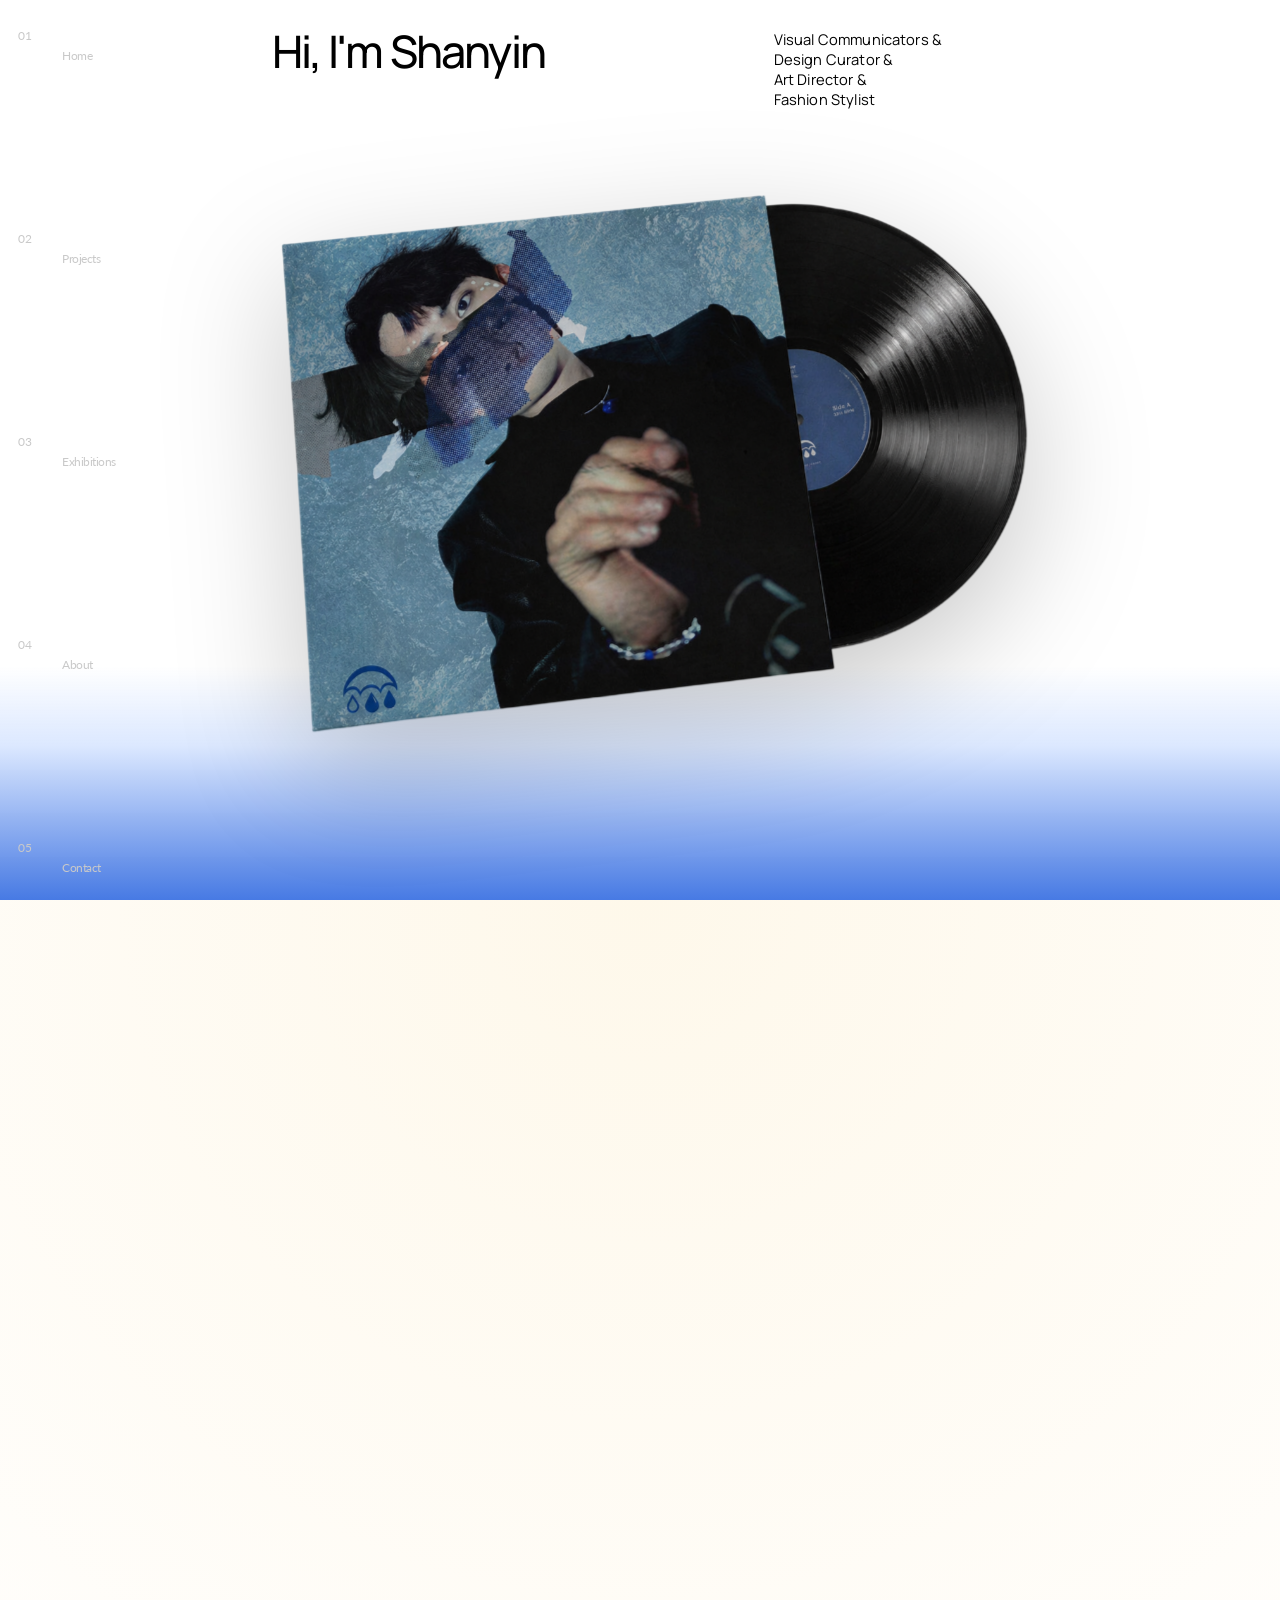
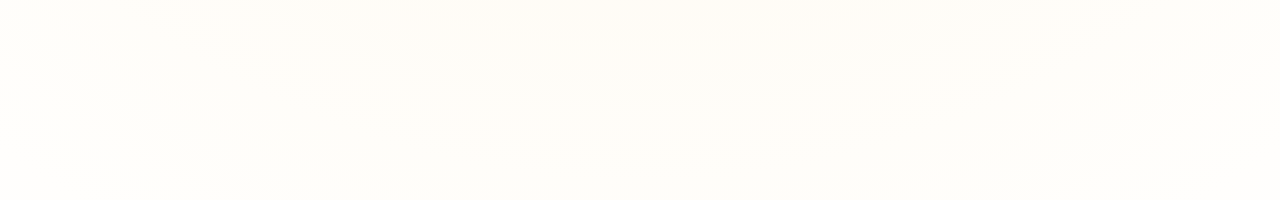
==== index.html @ 20ea22ce "Initial portfolio site" ====
<!DOCTYPE html>
<html lang="zh-CN">
  <head>
    <meta charset="UTF-8" />
    <meta name="viewport" content="width=device-width, initial-scale=1.0" />
    <title>Shanyin Portfolio</title>
    <link rel="preconnect" href="https://fonts.googleapis.com" />
    <link rel="preconnect" href="https://fonts.gstatic.com" crossorigin />
    <link
      href="https://fonts.googleapis.com/css2?family=Cormorant+Garamond:wght@400;500;600&family=Manrope:wght@400;500;700&display=swap"
      rel="stylesheet"
    />
    <link
      href="https://fonts.googleapis.com/css2?family=Arizonia&family=Bonheur+Royale&family=Cantarell:ital,wght@0,400;0,700;1,400;1,700&family=Coming+Soon&family=Corinthia:wght@400;700&family=Ephesis&family=Estonia&family=Felipa&family=Gamja+Flower&family=Italianno&family=Lato:ital,wght@0,100;0,300;0,400;0,700;0,900;1,100;1,300;1,400;1,700;1,900&family=Licorice&family=Love+Light&family=Lugrasimo&family=Merienda:wght@300..900&family=Mrs+Saint+Delafield&family=Norican&family=Schoolbell&family=Shadows+Into+Light&family=Special+Elite&display=swap"
      rel="stylesheet"
    />
    <link rel="stylesheet" href="styles.css" />
  </head>
  <body class="cover-page">
    <main class="home-shell">
      <section class="cover-shell" data-state="idle" id="home">
        <nav class="side-nav" aria-label="Main navigation">
          <a class="side-nav-item" href="#home"><span class="side-nav-index">01</span><span class="side-nav-label">Home</span></a>
          <a class="side-nav-item" href="#projects"><span class="side-nav-index">02</span><span class="side-nav-label">Projects</span></a>
          <a class="side-nav-item" href="#exhibitions"><span class="side-nav-index">03</span><span class="side-nav-label">Exhibitions</span></a>
          <a class="side-nav-item" href="#about"><span class="side-nav-index">04</span><span class="side-nav-label">About</span></a>
          <a class="side-nav-item" href="#contact"><span class="side-nav-index">05</span><span class="side-nav-label">Contact</span></a>
        </nav>

        <div class="background-layer" aria-hidden="true">
        </div>

        <div class="background-copy">
          <p class="background-title">Hi, I'm Shanyin</p>
          <p class="background-subtitle">
            Visual Communicators &amp;<br />
            Design Curator &amp;<br />
            Art Director &amp;<br />
            Fashion Stylist
          </p>
        </div>

        <div class="background-gradient" aria-hidden="true"></div>

        <button
          class="vinyl-trigger"
          id="vinylTrigger"
          type="button"
          aria-label="Open the album cover"
        >
          <span class="vinyl-inner" id="vinylInner">
            <img
              class="vinyl vinyl-state vinyl-state-1"
              src="黑胶唱片1.png"
              alt="黑胶唱片封面与半露出的唱片"
            />
            <span class="vinyl-spin-layer" id="vinylSpinLayer">
              <img
                class="vinyl vinyl-state vinyl-state-2"
                src="黑胶唱片2.png"
                alt="完整黑胶唱片"
              />
            </span>
          </span>
        </button>

        <section class="gallery-viewport" id="galleryViewport" aria-label="首图封面图">
          <div class="gallery-track" id="galleryTrack"></div>
          <div class="gallery-hit-layer" id="galleryHitLayer" aria-hidden="true"></div>
        </section>
      </section>

      <section class="project-two-panel" id="projects" aria-label="Home second page" data-state="closed"></section>
      <section id="exhibitions"></section>
      <section id="about"></section>
      <section id="contact"></section>
    </main>

    <script src="https://cdn.jsdelivr.net/npm/gsap@3.13.0/dist/gsap.min.js"></script>
    <script src="script.js"></script>
  </body>
</html>
---- styles.css ----
:root {
  --bg: #f8f6f1;
  --text: #171717;
  --muted: rgba(23, 23, 23, 0.66);
  --shadow: 0 22px 60px rgba(0, 0, 0, 0.16);
  --card: rgba(255, 255, 255, 0.72);
  --line: rgba(23, 23, 23, 0.12);
}

* {
  box-sizing: border-box;
}

html,
body {
  margin: 0;
  min-height: 100%;
}

body {
  font-family: "Manrope", sans-serif;
  color: var(--text);
  background: var(--bg);
}

html {
  scroll-behavior: smooth;
}

.home-shell {
  position: relative;
}

img,
video {
  display: block;
  max-width: 100%;
}

button {
  font: inherit;
}

.cover-shell {
  position: relative;
  height: 100vh;
  overflow: hidden;
  background: #fff;
  isolation: isolate;
}

.side-nav {
  position: absolute;
  top: 30px;
  left: 18px;
  bottom: 26px;
  z-index: 32;
  display: flex;
  flex-direction: column;
  justify-content: space-between;
  pointer-events: auto;
}

.side-nav-item {
  display: flex;
  flex-direction: column;
  gap: 8px;
  color: #c9c9c9;
  text-decoration: none;
  font-family: "Lato", sans-serif;
}

.side-nav-index {
  font-size: 12px;
  line-height: 1;
  font-weight: 400;
  letter-spacing: -0.03em;
  font-family: "Lato", sans-serif;
}

.side-nav-label {
  font-size: clamp(12px, 0.96vw, 20px);
  line-height: 1;
  font-weight: 400;
  letter-spacing: -0.04em;
  margin-left: 44px;
}

.background-layer {
  position: absolute;
  inset: 0;
  padding: 30px 36px 0;
  background: #fff;
  opacity: 0;
  transform: scale(1.08);
  z-index: 0;
  will-change: transform, opacity;
  backface-visibility: hidden;
}

.background-copy {
  position: absolute;
  top: 30px;
  left: 92px;
  right: 92px;
  z-index: 30;
  width: 100%;
  color: #fff;
  display: grid;
  grid-template-columns: minmax(0, 1fr) minmax(320px, 560px);
  gap: 28px;
  align-items: start;
  pointer-events: none;
  mix-blend-mode: difference;
  isolation: isolate;
}

.background-title {
  margin: 0;
  font-family: "Manrope", sans-serif;
  font-size: clamp(28px, 3.5vw, 56px);
  line-height: 0.94;
  font-weight: 500;
  letter-spacing: -0.04em;
  transform: translateX(180px);
}

.background-subtitle {
  justify-self: end;
  margin: 0;
  max-width: 420px;
  font-family: "Manrope", sans-serif;
  font-size: clamp(12px, 1.15vw, 18px);
  line-height: 1.35;
  letter-spacing: 0.01em;
  text-align: left;
  transform: translateX(-430px);
}

.background-gradient {
  position: absolute;
  left: 0;
  right: 0;
  bottom: 0;
  height: min(26vh, 260px);
  background: linear-gradient(180deg, rgba(79, 141, 255, 0) 0%, rgba(79, 141, 255, 0.2) 34%, rgba(30, 92, 221, 0.82) 100%);
  pointer-events: none;
  z-index: 1;
  opacity: 1;
}

.hero-copy {
  position: relative;
  z-index: 3;
  width: min(420px, calc(100vw - 48px));
  padding: 32px 0 0 32px;
}

.eyebrow,
.detail-kicker {
  margin: 0 0 12px;
  font-size: 12px;
  letter-spacing: 0.28em;
  text-transform: uppercase;
  color: var(--muted);
}

.hero-copy h1,
.detail-header h1 {
  margin: 0;
  font-family: "Cormorant Garamond", serif;
  font-size: clamp(42px, 6vw, 86px);
  line-height: 0.94;
  font-weight: 500;
}

.hero-note {
  width: min(320px, 100%);
  margin: 18px 0 0;
  font-size: 14px;
  line-height: 1.7;
  color: var(--muted);
}

.vinyl-trigger {
  position: absolute;
  top: 50%;
  left: 50%;
  z-index: 4;
  width: min(54vw, 640px);
  padding: 0;
  border: 0;
  background: transparent;
  cursor: pointer;
  transform: translate(-50%, -50%);
}

.vinyl-trigger:hover {
  transform: translate(-50%, -50%) scale(1.015);
}

.vinyl-inner {
  position: relative;
  display: block;
  transform-origin: 50% 50%;
  will-change: transform, opacity;
  backface-visibility: hidden;
}

.vinyl {
  width: 100%;
  filter: drop-shadow(0 30px 50px rgba(0, 0, 0, 0.22));
  user-select: none;
  -webkit-user-drag: none;
  will-change: transform, opacity;
  backface-visibility: hidden;
}

.vinyl-state {
  transform-origin: 50% 50%;
}

.vinyl-state-1 {
  transform: scale(1.24);
}

.vinyl-state-2 {
  position: relative;
  inset: auto;
  opacity: 0;
  transform: scale(0.82);
}

.vinyl-spin-layer {
  position: absolute;
  inset: 0;
  display: block;
  will-change: transform, opacity;
  backface-visibility: hidden;
  transform: translateZ(0);
}

.vinyl-spin-layer.is-spinning {
  animation: vinyl-spin 5.8s linear infinite;
}

.gallery-viewport {
  position: absolute;
  inset: 0;
  z-index: 2;
  overflow: hidden;
  opacity: 0;
  will-change: opacity;
  backface-visibility: hidden;
}

.gallery-track {
  position: absolute;
  inset: 0;
  will-change: transform;
  backface-visibility: hidden;
  transform: translateZ(0);
}

.gallery-hit-layer {
  position: absolute;
  inset: 0;
  z-index: 20;
  pointer-events: none;
  will-change: transform;
  transform: translateZ(0);
}

.orbit-card {
  position: absolute;
  width: var(--card-width, 220px);
  opacity: 0;
  transform-origin: 50% 50%;
  transition:
    filter 0.35s ease,
    opacity 0.35s ease;
  will-change: transform, opacity, filter;
  backface-visibility: hidden;
  transform-style: preserve-3d;
  contain: layout paint style;
  pointer-events: none;
}

.orbit-card-duplicate {
  pointer-events: none !important;
}

.orbit-card img {
  width: 100%;
  height: auto;
  border-radius: 2px;
  box-shadow: var(--shadow);
}

.gallery-track.is-bursting .orbit-card img {
  box-shadow: none;
}

.orbit-card.transparent-art img {
  box-shadow: none;
  mix-blend-mode: multiply;
}

.orbit-card.is-link {
  cursor: pointer;
}

.orbit-card.detail-entry {
  z-index: 28 !important;
}

.gallery-track.is-hovering .orbit-card {
  opacity: 0.28;
  filter: blur(1.8px) saturate(0.7);
}

.gallery-track.is-hovering .orbit-card.is-focused {
  opacity: 1;
  filter: none;
  z-index: 12;
}

.gallery-track.is-hovering .orbit-card.is-focused img {
  box-shadow: 0 30px 70px rgba(0, 0, 0, 0.24);
}

.gallery-hit {
  position: absolute;
  border: 0;
  padding: 0;
  margin: 0;
  background: transparent;
  opacity: 0;
  pointer-events: none;
  cursor: default;
}

.gallery-hit.is-active {
  pointer-events: auto;
}

.gallery-hit.is-link {
  cursor: pointer;
}

@keyframes vinyl-spin {
  from {
    transform: translateZ(0) rotate(0deg);
  }

  to {
    transform: translateZ(0) rotate(360deg);
  }
}

.detail-page {
  background:
    linear-gradient(180deg, rgba(255, 248, 244, 0.82), rgba(255, 255, 255, 0.92)),
    #f6f2eb;
}

.project-two-panel {
  position: relative;
  min-height: 100vh;
  overflow: hidden;
  background:
    radial-gradient(circle at top, rgba(254, 248, 234, 0.96), rgba(255, 255, 255, 0.84)),
    #fffaf1;
  opacity: 1;
  pointer-events: auto;
}

.project-two-panel.is-visible {
  opacity: 1;
  pointer-events: auto;
}

.project-two-close {
  position: fixed;
  top: 22px;
  left: 24px;
  z-index: 30;
  border: 0;
  padding: 0;
  background: transparent;
  color: #151515;
  cursor: pointer;
  font-size: 13px;
  letter-spacing: 0.08em;
  text-transform: uppercase;
  mix-blend-mode: multiply;
  opacity: 0;
  pointer-events: none;
}

.project-two-hero {
  position: absolute;
  inset: 0;
  z-index: 20;
  border: 0;
  padding: 0;
  background: transparent;
  cursor: pointer;
  overflow: hidden;
  will-change: transform, border-radius;
  backface-visibility: hidden;
}

.project-two-hero img {
  width: 100%;
  height: 100%;
  object-fit: cover;
  will-change: transform;
  backface-visibility: hidden;
}

.project-two-overlay {
  position: absolute;
  inset: auto 0 0 0;
  display: flex;
  justify-content: space-between;
  align-items: end;
  padding: 28px 32px;
  color: #fff;
  background: linear-gradient(180deg, transparent, rgba(0, 0, 0, 0.56));
  font-size: 14px;
  letter-spacing: 0.08em;
  text-transform: uppercase;
}

.project-two-title {
  font-family: "Cormorant Garamond", serif;
  font-size: clamp(32px, 4vw, 56px);
  letter-spacing: 0;
  text-transform: none;
}

.project-two-gallery {
  position: absolute;
  inset: 0;
  pointer-events: none;
}

.project-two-card {
  position: absolute;
  top: 50%;
  left: 50%;
  width: clamp(160px, var(--card-width, 16vw), 340px);
  margin: 0;
  opacity: 0;
  transform: translate3d(-50%, -50%, 0) scale(0.86);
  will-change: transform, opacity;
  backface-visibility: hidden;
  transform-style: preserve-3d;
  pointer-events: auto;
}

.project-two-card img {
  width: 100%;
  display: block;
  border-radius: 18px;
  box-shadow: 0 28px 70px rgba(18, 18, 18, 0.18);
}

.project-two-panel[data-state="open"] .project-two-gallery {
  pointer-events: auto;
}

.project-two-panel[data-state="open"] .project-two-close {
  opacity: 1;
  pointer-events: auto;
}

.project-two-panel[data-state="open"] .project-two-card:hover {
  z-index: 12;
}

.project-two-panel[data-state="open"] .project-two-card:hover img {
  box-shadow: 0 34px 90px rgba(18, 18, 18, 0.24);
}

.detail-shell {
  width: min(1280px, calc(100vw - 48px));
  margin: 0 auto;
  padding: 28px 0 64px;
}

.detail-layout {
  display: grid;
  grid-template-columns: minmax(260px, 0.86fr) minmax(0, 1.34fr);
  gap: 44px;
  align-items: start;
}

.detail-sidebar {
  position: sticky;
  top: 24px;
  display: grid;
  gap: 18px;
  align-content: start;
}

.detail-sidebar h1 {
  margin: 0;
  font-family: "Cormorant Garamond", serif;
  font-size: clamp(42px, 4.6vw, 78px);
  line-height: 0.94;
  font-weight: 500;
}

.detail-text-block {
  display: grid;
  gap: 10px;
}

.detail-text-block h2 {
  margin: 0;
  font-size: 14px;
  line-height: 1.2;
  letter-spacing: 0.08em;
  text-transform: uppercase;
  color: var(--muted);
}

.detail-text-block p,
.detail-award {
  margin: 0;
  font-size: 15px;
  line-height: 1.65;
  color: rgba(23, 23, 23, 0.82);
}

.detail-sidebar .project-one-title {
  font-family: "Manrope", sans-serif;
  font-size: clamp(24px, 2vw, 34px);
  line-height: 1.1;
  font-weight: 500;
  letter-spacing: -0.02em;
}

.detail-media-stack {
  display: grid;
  gap: 24px;
}

.detail-media-item {
  margin: 0;
  border-radius: 0;
  overflow: hidden;
  background: rgba(255, 255, 255, 0.8);
  box-shadow: 0 12px 34px rgba(0, 0, 0, 0.08);
}

.detail-media-item img,
.detail-media-item video {
  width: 100%;
  display: block;
  height: auto;
  object-fit: cover;
}

.detail-media-feature {
  box-shadow: none;
}

.detail-media-video video {
  aspect-ratio: 16 / 10;
}

.detail-header {
  display: grid;
  gap: 10px;
  padding: 8px 0 36px;
}

.back-link {
  width: fit-content;
  color: var(--text);
  text-decoration: none;
  border-bottom: 1px solid var(--line);
  padding-bottom: 4px;
}

.detail-grid {
  display: grid;
  grid-template-columns: repeat(12, minmax(0, 1fr));
  gap: 18px;
}

.detail-card {
  grid-column: span 4;
  margin: 0;
  overflow: hidden;
  border-radius: 16px;
  background: var(--card);
  box-shadow: var(--shadow);
}

.detail-card img,
.detail-card video {
  width: 100%;
  height: 100%;
  object-fit: cover;
}

.feature-card {
  grid-column: 1 / -1;
}

.detail-video {
  grid-column: span 8;
}

@media (max-width: 900px) {
  .hero-copy {
    width: calc(100vw - 40px);
    padding: 24px 0 0 20px;
  }

  .hero-note {
    width: min(300px, 100%);
  }

  .vinyl-trigger {
    width: min(76vw, 520px);
    top: 50%;
  }

  .detail-card,
  .detail-video {
    grid-column: span 6;
  }

  .detail-layout {
    grid-template-columns: 1fr;
    gap: 28px;
  }

  .detail-sidebar {
    position: relative;
    top: auto;
  }

  .project-two-card {
    width: clamp(132px, var(--card-width, 24vw), 250px);
  }
}

@media (max-width: 640px) {
  .background-layer {
    padding: 18px 18px 0;
  }

  .background-copy {
    top: 18px;
    left: 24px;
    right: 24px;
    grid-template-columns: 1fr;
    gap: 10px;
    color: #fff;
  }

  .background-subtitle {
    justify-self: start;
    max-width: 100%;
    line-height: 1.3;
    transform: none;
  }

  .background-title {
    transform: none;
  }

  .side-nav {
    top: 18px;
    left: 10px;
    bottom: 18px;
  }

  .side-nav-index {
    font-size: 10px;
  }

  .side-nav-label {
    font-size: 12px;
    margin-left: 28px;
  }

  .hero-copy h1,
  .detail-header h1 {
    font-size: clamp(36px, 14vw, 62px);
  }

  .hero-note {
    font-size: 13px;
  }

  .vinyl-trigger {
    width: min(90vw, 420px);
    top: 50%;
  }

  .detail-shell {
    width: min(100vw - 24px, 1280px);
    padding-bottom: 40px;
  }

  .detail-grid {
    grid-template-columns: repeat(1, minmax(0, 1fr));
    gap: 14px;
  }

  .detail-card,
  .detail-video,
  .feature-card {
    grid-column: auto;
  }

  .project-two-close {
    top: 18px;
    left: 18px;
  }

  .project-two-overlay {
    padding: 18px 20px;
    gap: 16px;
    align-items: flex-start;
    flex-direction: column;
  }

  .project-two-card {
    width: clamp(120px, var(--card-width, 34vw), 210px);
  }
}
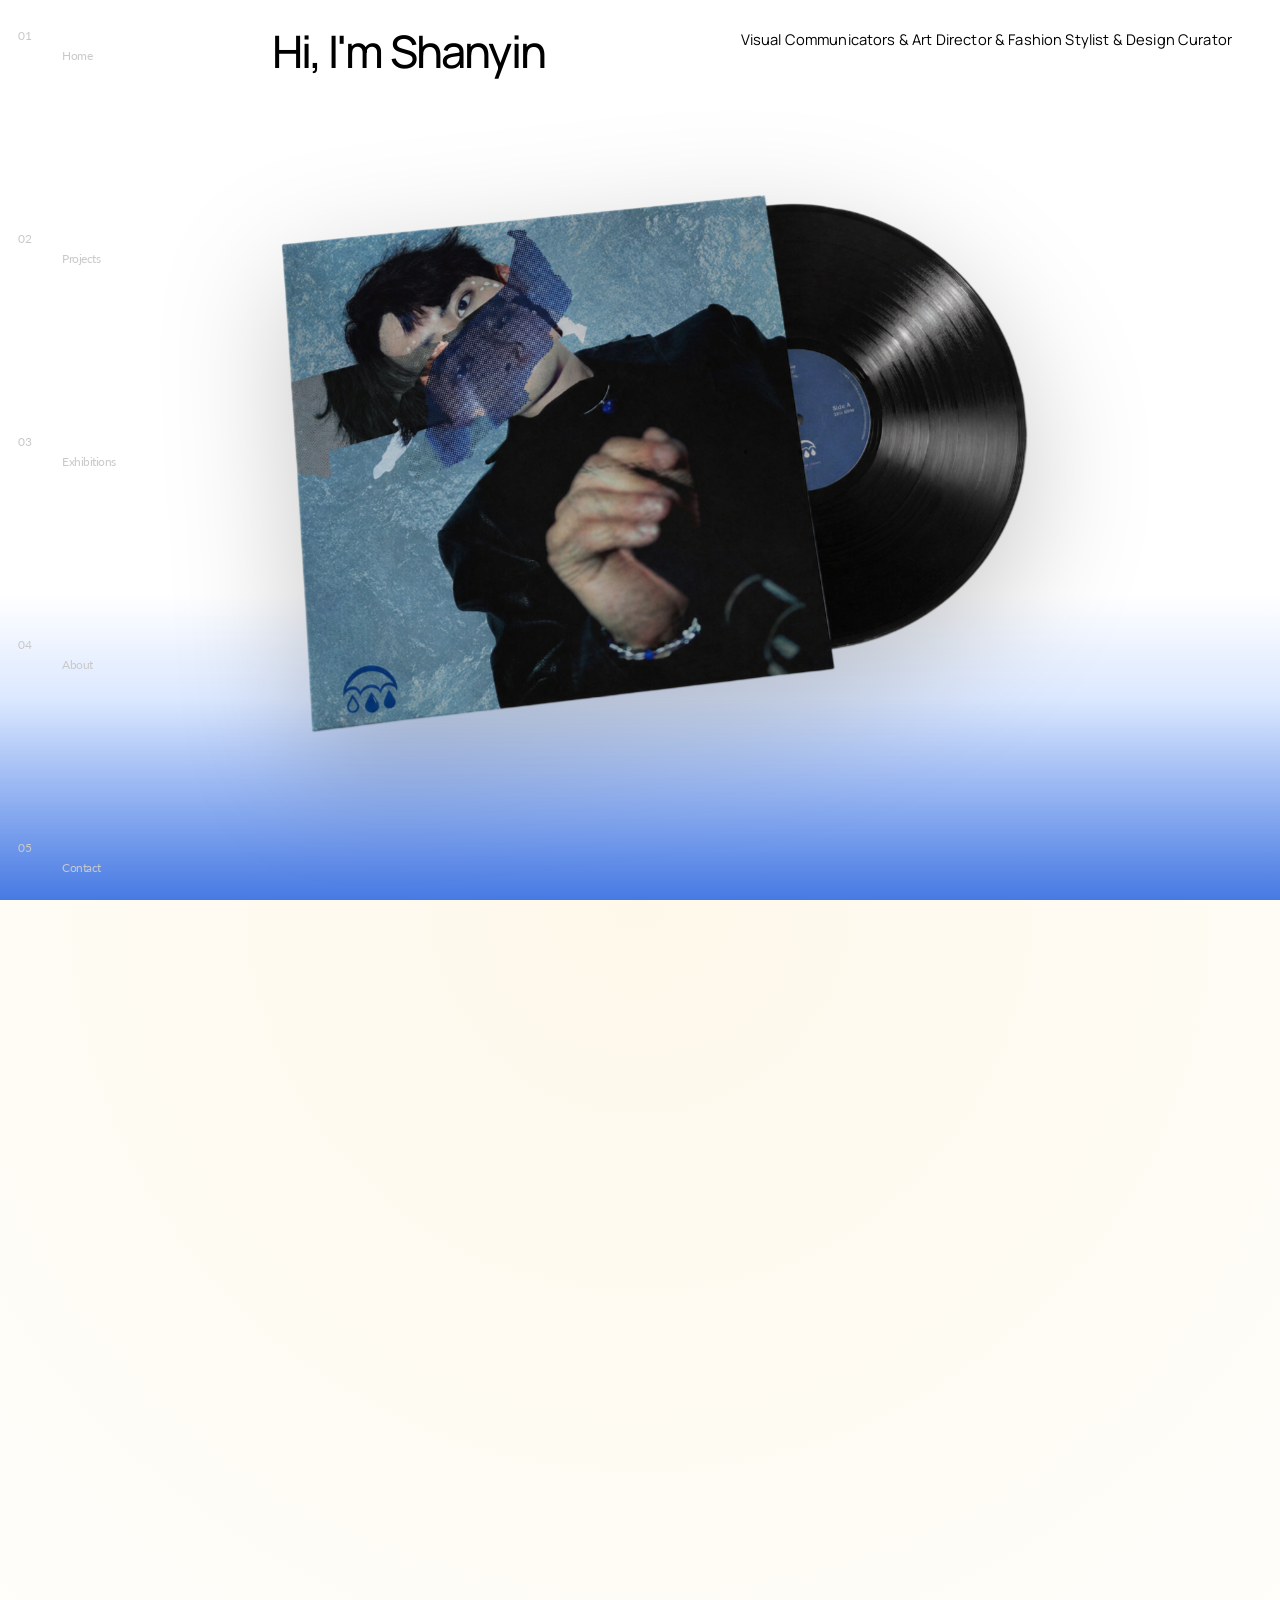
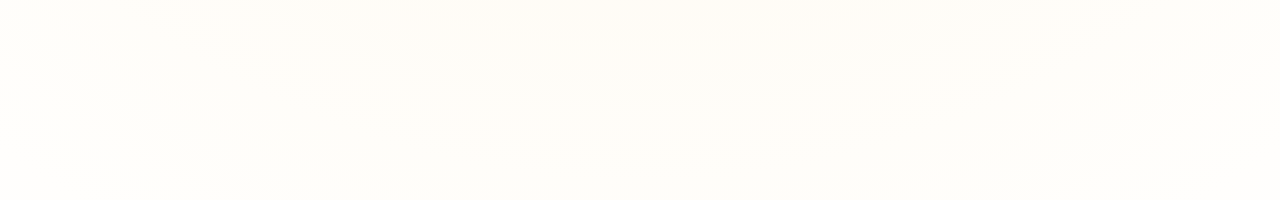
==== commit b341b07b: "Update homepage layout and gradient behavior" ====
--- a/index.html
+++ b/index.html
@@ -18,6 +18,7 @@
   </head>
   <body class="cover-page">
     <main class="home-shell">
+      <div class="site-gradient site-gradient-blue" id="siteGradient" aria-hidden="true"></div>
       <section class="cover-shell" data-state="idle" id="home">
         <nav class="side-nav" aria-label="Main navigation">
           <a class="side-nav-item" href="#home"><span class="side-nav-index">01</span><span class="side-nav-label">Home</span></a>
@@ -33,15 +34,9 @@
         <div class="background-copy">
           <p class="background-title">Hi, I'm Shanyin</p>
           <p class="background-subtitle">
-            Visual Communicators &amp;<br />
-            Design Curator &amp;<br />
-            Art Director &amp;<br />
-            Fashion Stylist
+            Visual Communicators &amp; Art Director &amp; Fashion Stylist &amp; Design Curator
           </p>
         </div>
-
-        <div class="background-gradient" aria-hidden="true"></div>
-
         <button
           class="vinyl-trigger"
           id="vinylTrigger"
--- a/styles.css
+++ b/styles.css
@@ -29,6 +29,29 @@
 
 .home-shell {
   position: relative;
+  isolation: isolate;
+}
+
+.site-gradient {
+  position: fixed;
+  left: 0;
+  right: 0;
+  bottom: 0;
+  height: min(34vh, 340px);
+  pointer-events: none;
+  z-index: 1;
+  opacity: 1;
+  transition:
+    background 0.55s ease,
+    opacity 0.55s ease;
+}
+
+.site-gradient-blue {
+  background: linear-gradient(180deg, rgba(79, 141, 255, 0) 0%, rgba(79, 141, 255, 0.2) 34%, rgba(30, 92, 221, 0.82) 100%);
+}
+
+.site-gradient-pink {
+  background: linear-gradient(180deg, rgba(255, 132, 196, 0) 0%, rgba(255, 132, 196, 0.2) 34%, rgba(237, 71, 164, 0.82) 100%);
 }
 
 img,
@@ -46,7 +69,6 @@
   height: 100vh;
   overflow: hidden;
   background: #fff;
-  isolation: isolate;
 }
 
 .side-nav {
@@ -128,25 +150,14 @@
 .background-subtitle {
   justify-self: end;
   margin: 0;
-  max-width: 420px;
+  max-width: none;
   font-family: "Manrope", sans-serif;
   font-size: clamp(12px, 1.15vw, 18px);
   line-height: 1.35;
   letter-spacing: 0.01em;
   text-align: left;
-  transform: translateX(-430px);
-}
-
-.background-gradient {
-  position: absolute;
-  left: 0;
-  right: 0;
-  bottom: 0;
-  height: min(26vh, 260px);
-  background: linear-gradient(180deg, rgba(79, 141, 255, 0) 0%, rgba(79, 141, 255, 0.2) 34%, rgba(30, 92, 221, 0.82) 100%);
-  pointer-events: none;
-  z-index: 1;
-  opacity: 1;
+  white-space: nowrap;
+  transform: translateX(-140px);
 }
 
 .hero-copy {
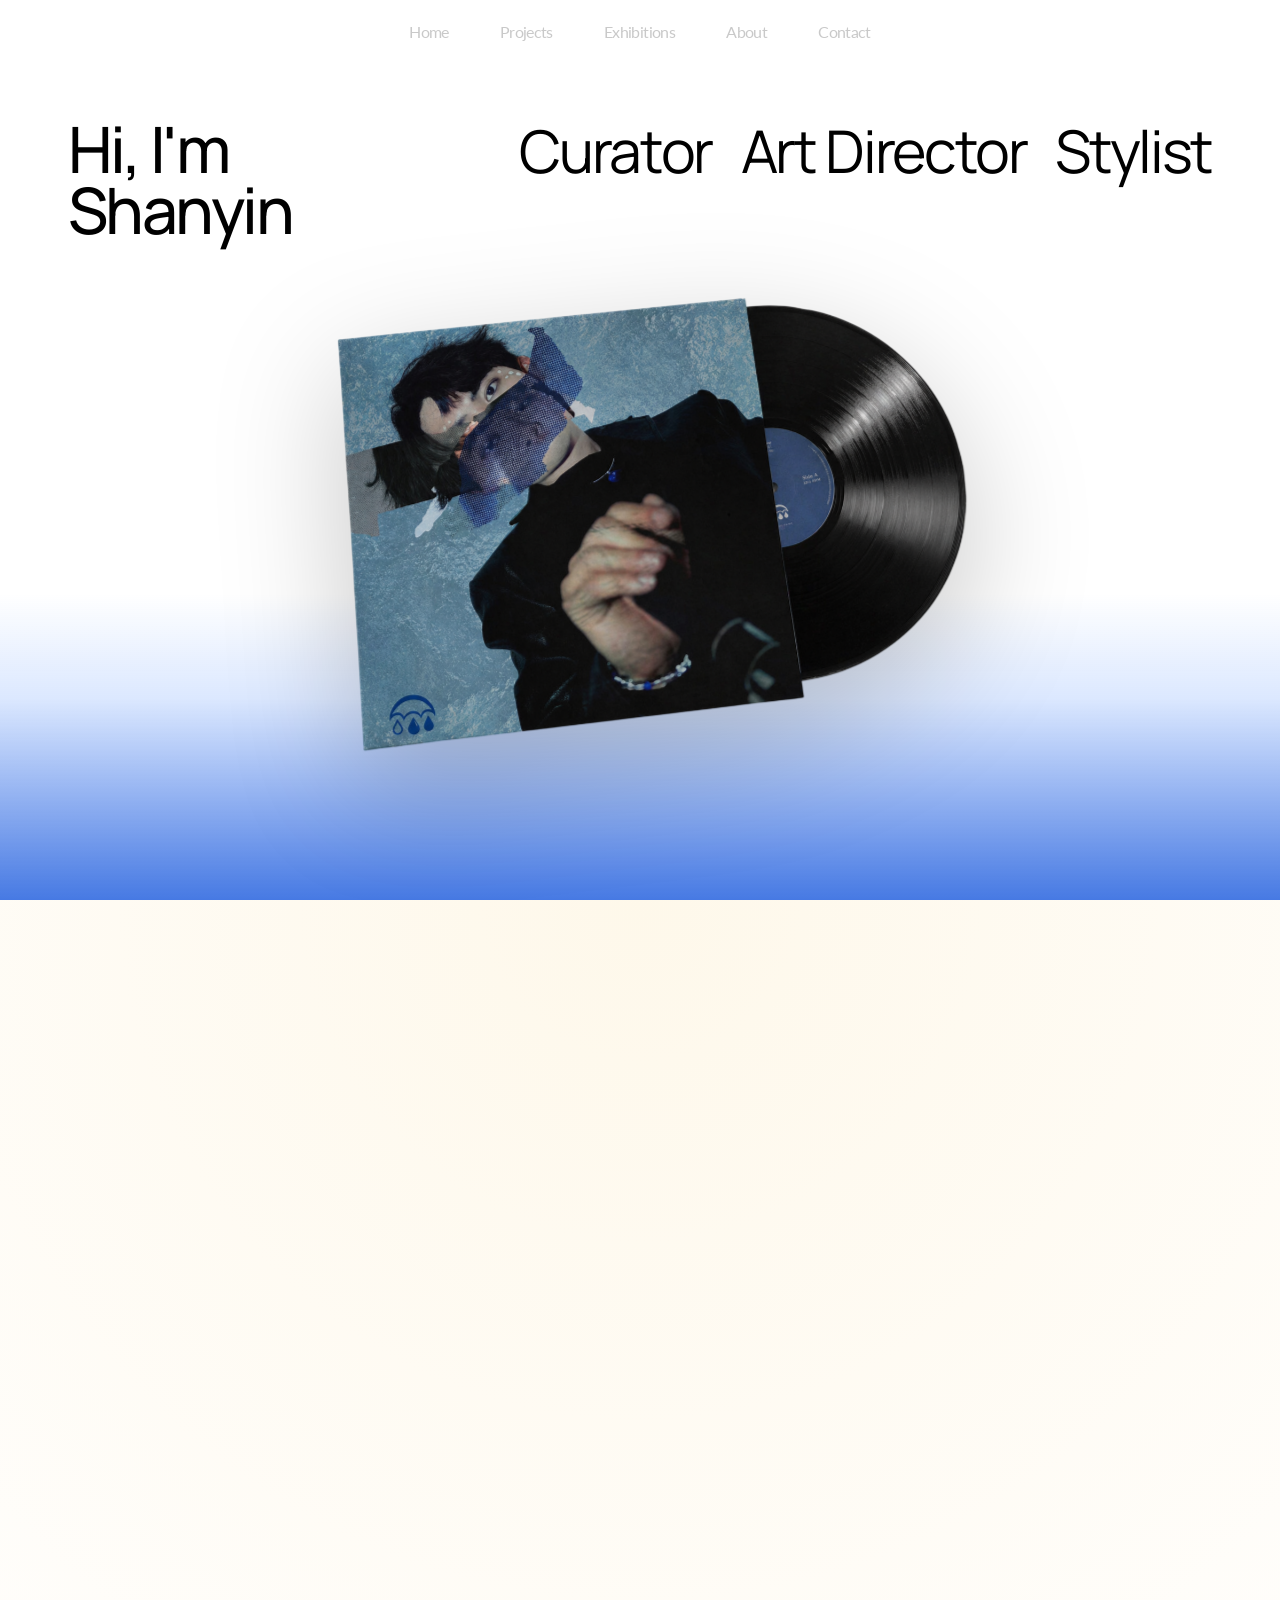
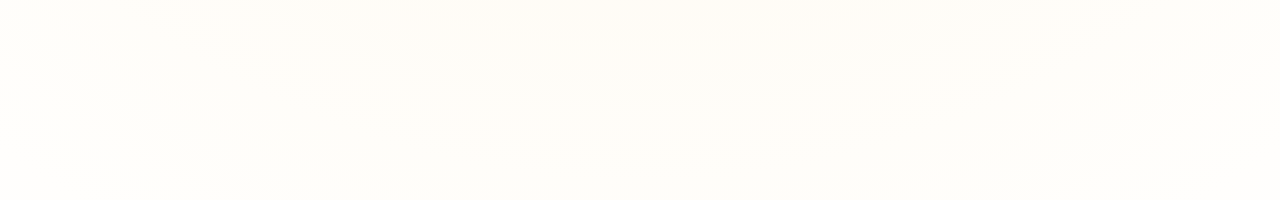
==== commit 2a16a396: "Adjust homepage hero layout" ====
--- a/index.html
+++ b/index.html
@@ -21,11 +21,11 @@
       <div class="site-gradient site-gradient-blue" id="siteGradient" aria-hidden="true"></div>
       <section class="cover-shell" data-state="idle" id="home">
         <nav class="side-nav" aria-label="Main navigation">
-          <a class="side-nav-item" href="#home"><span class="side-nav-index">01</span><span class="side-nav-label">Home</span></a>
-          <a class="side-nav-item" href="#projects"><span class="side-nav-index">02</span><span class="side-nav-label">Projects</span></a>
-          <a class="side-nav-item" href="#exhibitions"><span class="side-nav-index">03</span><span class="side-nav-label">Exhibitions</span></a>
-          <a class="side-nav-item" href="#about"><span class="side-nav-index">04</span><span class="side-nav-label">About</span></a>
-          <a class="side-nav-item" href="#contact"><span class="side-nav-index">05</span><span class="side-nav-label">Contact</span></a>
+          <a class="side-nav-item" href="#home"><span class="side-nav-label">Home</span></a>
+          <a class="side-nav-item" href="#projects"><span class="side-nav-label">Projects</span></a>
+          <a class="side-nav-item" href="#exhibitions"><span class="side-nav-label">Exhibitions</span></a>
+          <a class="side-nav-item" href="#about"><span class="side-nav-label">About</span></a>
+          <a class="side-nav-item" href="#contact"><span class="side-nav-label">Contact</span></a>
         </nav>
 
         <div class="background-layer" aria-hidden="true">
@@ -34,7 +34,7 @@
         <div class="background-copy">
           <p class="background-title">Hi, I'm Shanyin</p>
           <p class="background-subtitle">
-            Visual Communicators &amp; Art Director &amp; Fashion Stylist &amp; Design Curator
+            Curator&nbsp;&nbsp;&nbsp;Art Director&nbsp;&nbsp;&nbsp;Stylist
           </p>
         </div>
         <button
--- a/styles.css
+++ b/styles.css
@@ -73,39 +73,30 @@
 
 .side-nav {
   position: absolute;
-  top: 30px;
-  left: 18px;
-  bottom: 26px;
+  top: 24px;
+  left: 50%;
+  transform: translateX(-50%);
   z-index: 32;
   display: flex;
-  flex-direction: column;
-  justify-content: space-between;
+  flex-direction: row;
+  align-items: center;
+  gap: clamp(26px, 4vw, 54px);
   pointer-events: auto;
 }
 
 .side-nav-item {
   display: flex;
-  flex-direction: column;
-  gap: 8px;
+  align-items: center;
   color: #c9c9c9;
   text-decoration: none;
   font-family: "Lato", sans-serif;
 }
 
-.side-nav-index {
-  font-size: 12px;
-  line-height: 1;
-  font-weight: 400;
-  letter-spacing: -0.03em;
-  font-family: "Lato", sans-serif;
-}
-
 .side-nav-label {
-  font-size: clamp(12px, 0.96vw, 20px);
+  font-size: clamp(16px, 1.15vw, 22px);
   line-height: 1;
   font-weight: 400;
   letter-spacing: -0.04em;
-  margin-left: 44px;
 }
 
 .background-layer {
@@ -122,16 +113,16 @@
 
 .background-copy {
   position: absolute;
-  top: 30px;
-  left: 92px;
-  right: 92px;
+  top: 118px;
+  left: 68px;
+  right: 68px;
   z-index: 30;
-  width: 100%;
+  width: auto;
   color: #fff;
-  display: grid;
-  grid-template-columns: minmax(0, 1fr) minmax(320px, 560px);
-  gap: 28px;
-  align-items: start;
+  display: flex;
+  align-items: baseline;
+  justify-content: flex-start;
+  gap: clamp(44px, 5vw, 96px);
   pointer-events: none;
   mix-blend-mode: difference;
   isolation: isolate;
@@ -140,24 +131,23 @@
 .background-title {
   margin: 0;
   font-family: "Manrope", sans-serif;
-  font-size: clamp(28px, 3.5vw, 56px);
-  line-height: 0.94;
+  font-size: clamp(40px, 5vw, 82px);
+  line-height: 0.96;
   font-weight: 500;
   letter-spacing: -0.04em;
-  transform: translateX(180px);
+  transform: none;
 }
 
 .background-subtitle {
-  justify-self: end;
   margin: 0;
   max-width: none;
   font-family: "Manrope", sans-serif;
-  font-size: clamp(12px, 1.15vw, 18px);
-  line-height: 1.35;
-  letter-spacing: 0.01em;
+  font-size: clamp(34px, 4.6vw, 76px);
+  line-height: 0.98;
+  letter-spacing: -0.04em;
   text-align: left;
   white-space: nowrap;
-  transform: translateX(-140px);
+  transform: none;
 }
 
 .hero-copy {
@@ -195,10 +185,10 @@
 
 .vinyl-trigger {
   position: absolute;
-  top: 50%;
+  top: 57%;
   left: 50%;
   z-index: 4;
-  width: min(54vw, 640px);
+  width: min(46vw, 540px);
   padding: 0;
   border: 0;
   background: transparent;
@@ -638,7 +628,7 @@
   }
 
   .vinyl-trigger {
-    width: min(76vw, 520px);
+    width: min(68vw, 460px);
     top: 50%;
   }
 
@@ -668,38 +658,36 @@
   }
 
   .background-copy {
-    top: 18px;
-    left: 24px;
-    right: 24px;
-    grid-template-columns: 1fr;
-    gap: 10px;
+    top: 88px;
+    left: 20px;
+    right: 20px;
+    flex-direction: column;
+    gap: 12px;
     color: #fff;
   }
 
   .background-subtitle {
-    justify-self: start;
     max-width: 100%;
-    line-height: 1.3;
+    font-size: clamp(28px, 8vw, 48px);
+    line-height: 1.02;
     transform: none;
   }
 
   .background-title {
+    font-size: clamp(34px, 12vw, 56px);
     transform: none;
   }
 
   .side-nav {
-    top: 18px;
-    left: 10px;
-    bottom: 18px;
-  }
-
-  .side-nav-index {
-    font-size: 10px;
+    top: 16px;
+    gap: 18px;
+    width: calc(100vw - 32px);
+    justify-content: center;
+    flex-wrap: wrap;
   }
 
   .side-nav-label {
-    font-size: 12px;
-    margin-left: 28px;
+    font-size: 14px;
   }
 
   .hero-copy h1,
@@ -712,8 +700,8 @@
   }
 
   .vinyl-trigger {
-    width: min(90vw, 420px);
-    top: 50%;
+    width: min(82vw, 360px);
+    top: 61%;
   }
 
   .detail-shell {
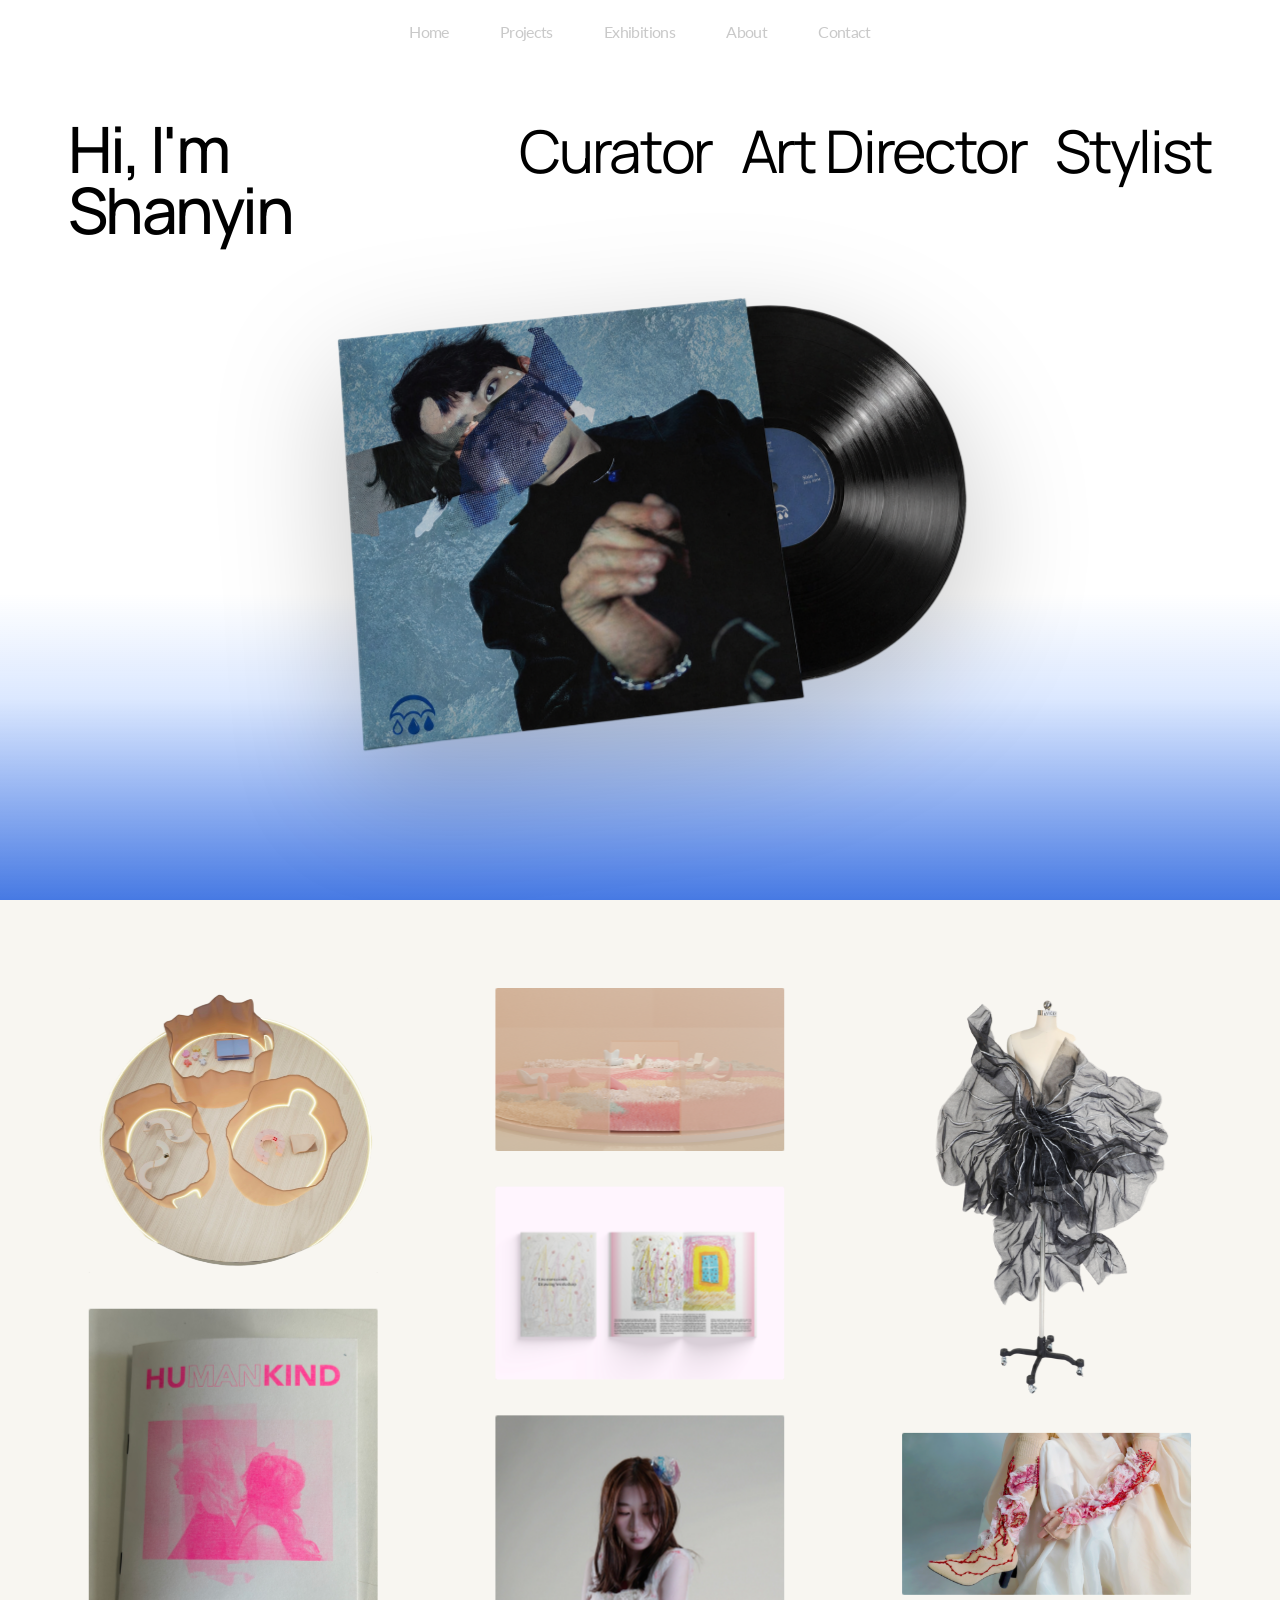
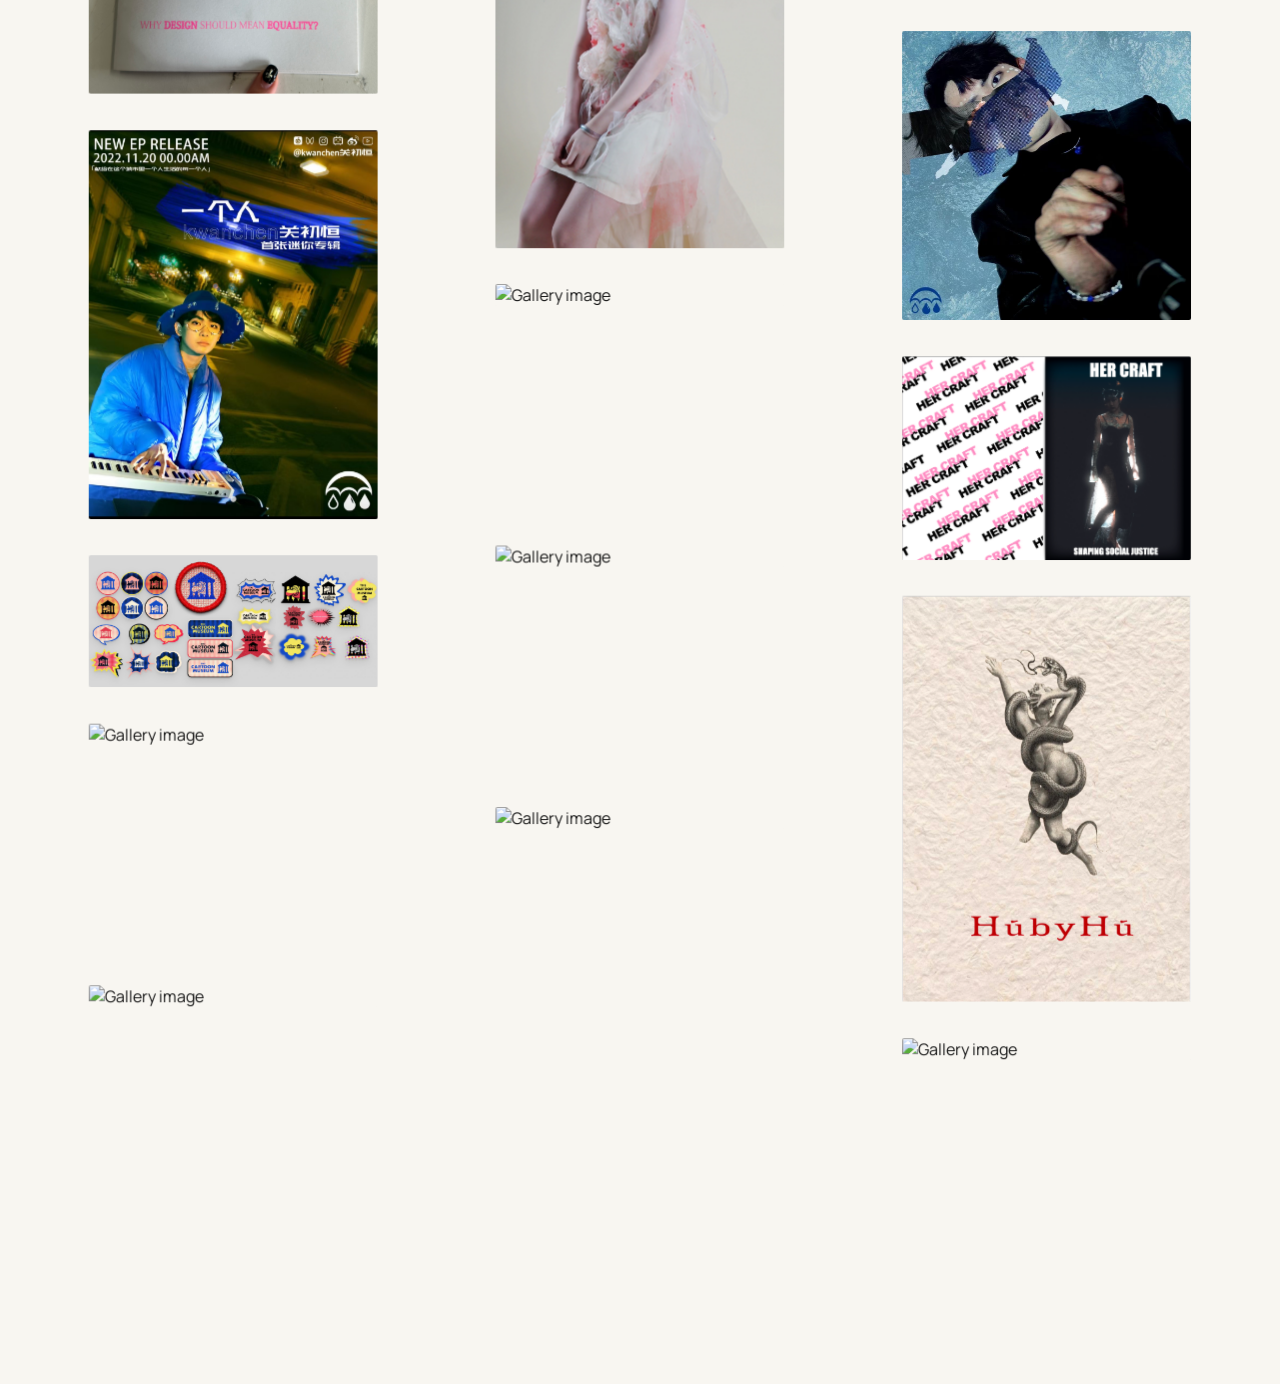
==== commit 49eb4100: "Refine homepage and second section gallery" ====
--- a/index.html
+++ b/index.html
@@ -59,13 +59,17 @@
           </span>
         </button>
 
-        <section class="gallery-viewport" id="galleryViewport" aria-label="首图封面图">
-          <div class="gallery-track" id="galleryTrack"></div>
-          <div class="gallery-hit-layer" id="galleryHitLayer" aria-hidden="true"></div>
+        <section class="hero-gallery-viewport" id="heroGalleryViewport" aria-label="首页首图画廊">
+          <div class="hero-gallery-track" id="heroGalleryTrack"></div>
         </section>
       </section>
 
-      <section class="project-two-panel" id="projects" aria-label="Home second page" data-state="closed"></section>
+      <section class="project-two-panel" id="projects" aria-label="Home second page" data-state="closed">
+        <section class="project-gallery-viewport" id="projectGalleryViewport" aria-label="第二页滚动画廊">
+          <div class="gallery-track" id="projectGalleryTrack"></div>
+          <div class="gallery-hit-layer" id="projectGalleryHitLayer" aria-hidden="true"></div>
+        </section>
+      </section>
       <section id="exhibitions"></section>
       <section id="about"></section>
       <section id="contact"></section>
--- a/styles.css
+++ b/styles.css
@@ -50,8 +50,8 @@
   background: linear-gradient(180deg, rgba(79, 141, 255, 0) 0%, rgba(79, 141, 255, 0.2) 34%, rgba(30, 92, 221, 0.82) 100%);
 }
 
-.site-gradient-pink {
-  background: linear-gradient(180deg, rgba(255, 132, 196, 0) 0%, rgba(255, 132, 196, 0.2) 34%, rgba(237, 71, 164, 0.82) 100%);
+.site-gradient-green {
+  background: linear-gradient(180deg, rgba(102, 205, 132, 0) 0%, rgba(102, 205, 132, 0.22) 34%, rgba(35, 160, 88, 0.84) 100%);
 }
 
 img,
@@ -72,7 +72,7 @@
 }
 
 .side-nav {
-  position: absolute;
+  position: fixed;
   top: 24px;
   left: 50%;
   transform: translateX(-50%);
@@ -116,7 +116,7 @@
   top: 118px;
   left: 68px;
   right: 68px;
-  z-index: 30;
+  z-index: 3;
   width: auto;
   color: #fff;
   display: flex;
@@ -245,16 +245,22 @@
   animation: vinyl-spin 5.8s linear infinite;
 }
 
-.gallery-viewport {
+.hero-gallery-viewport {
   position: absolute;
   inset: 0;
-  z-index: 2;
+  z-index: 12;
   overflow: hidden;
   opacity: 0;
+  pointer-events: none;
   will-change: opacity;
   backface-visibility: hidden;
 }
 
+.cover-shell[data-state="open"] .hero-gallery-viewport {
+  pointer-events: auto;
+}
+
+.hero-gallery-track,
 .gallery-track {
   position: absolute;
   inset: 0;
@@ -287,6 +293,16 @@
   pointer-events: none;
 }
 
+.hero-card {
+  pointer-events: auto;
+}
+
+.hero-card a,
+.hero-card div {
+  display: block;
+  width: 100%;
+}
+
 .orbit-card-duplicate {
   pointer-events: none !important;
 }
@@ -368,12 +384,18 @@
 .project-two-panel {
   position: relative;
   min-height: 100vh;
-  overflow: hidden;
-  background:
-    radial-gradient(circle at top, rgba(254, 248, 234, 0.96), rgba(255, 255, 255, 0.84)),
-    #fffaf1;
+  overflow: visible;
+  background: transparent;
+  z-index: 2;
   opacity: 1;
   pointer-events: auto;
+}
+
+.project-gallery-viewport {
+  position: relative;
+  inset: 0;
+  overflow: visible;
+  z-index: 2;
 }
 
 .project-two-panel.is-visible {
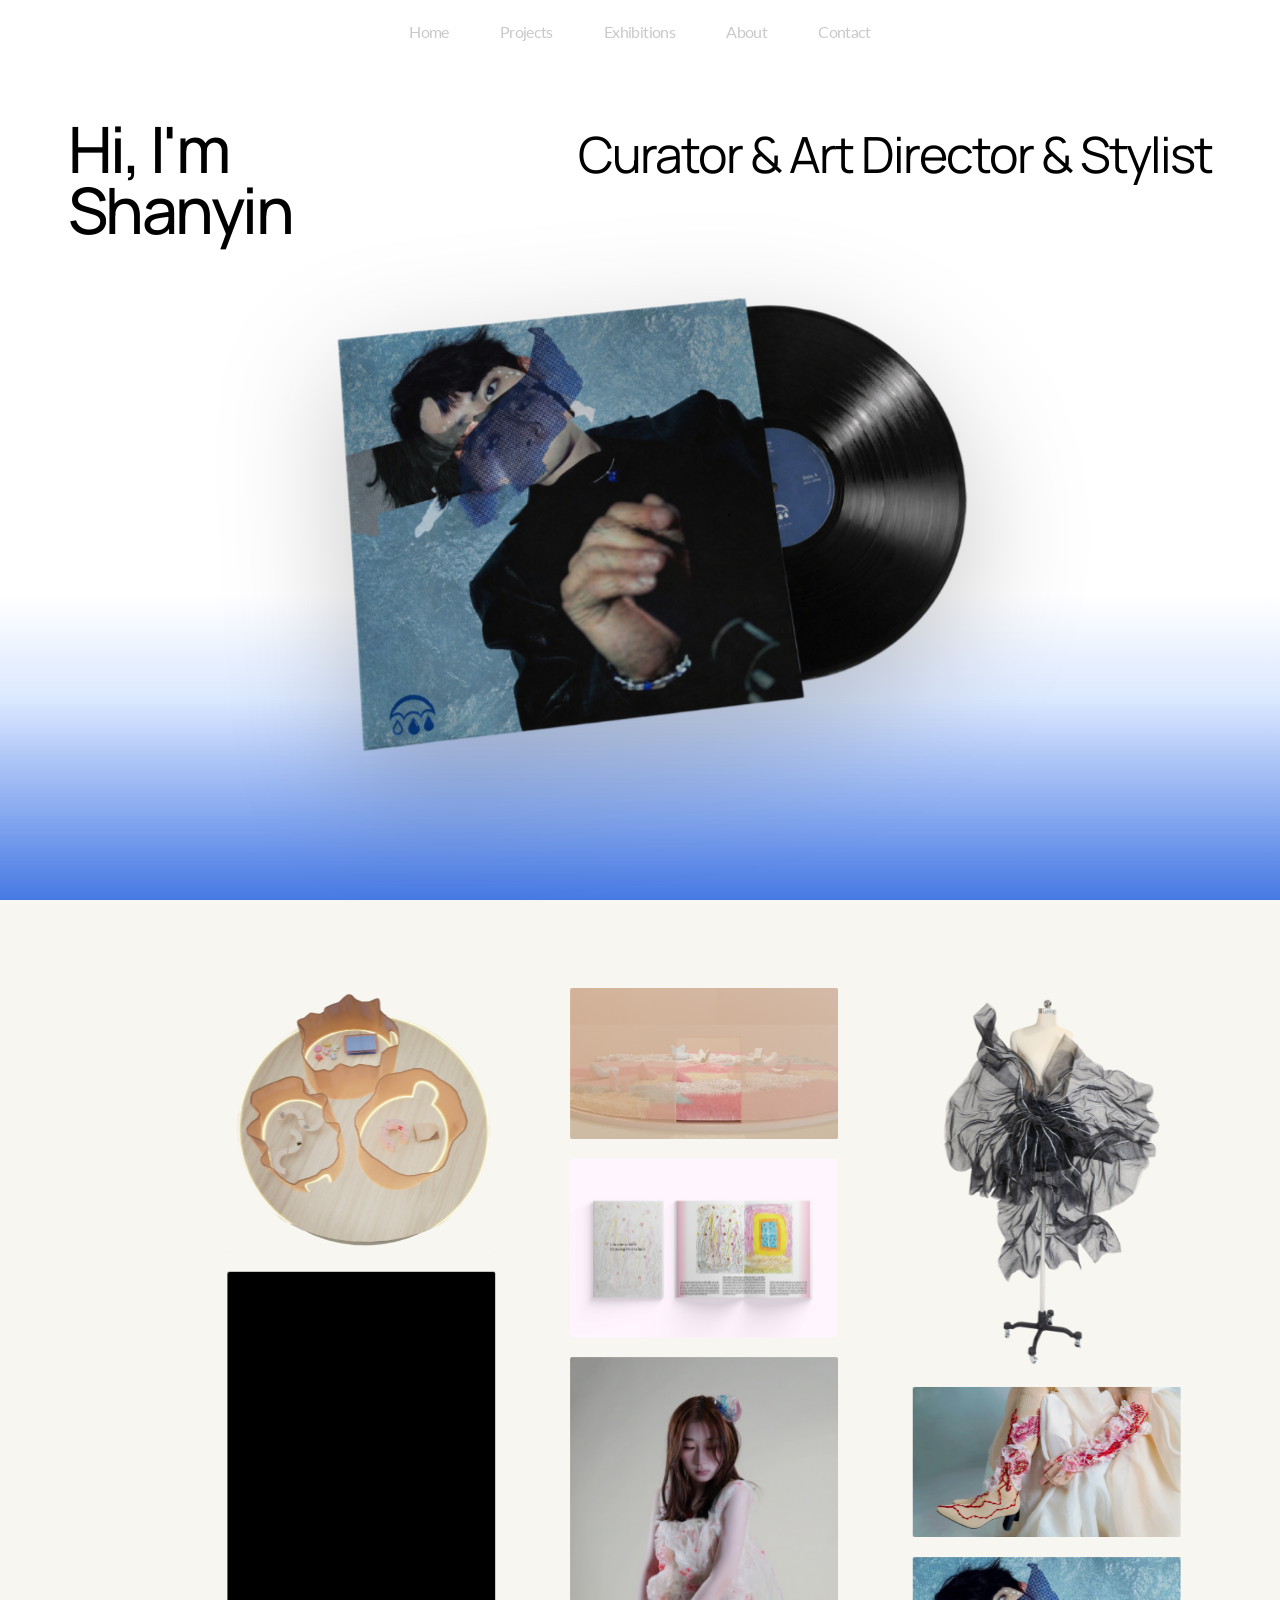
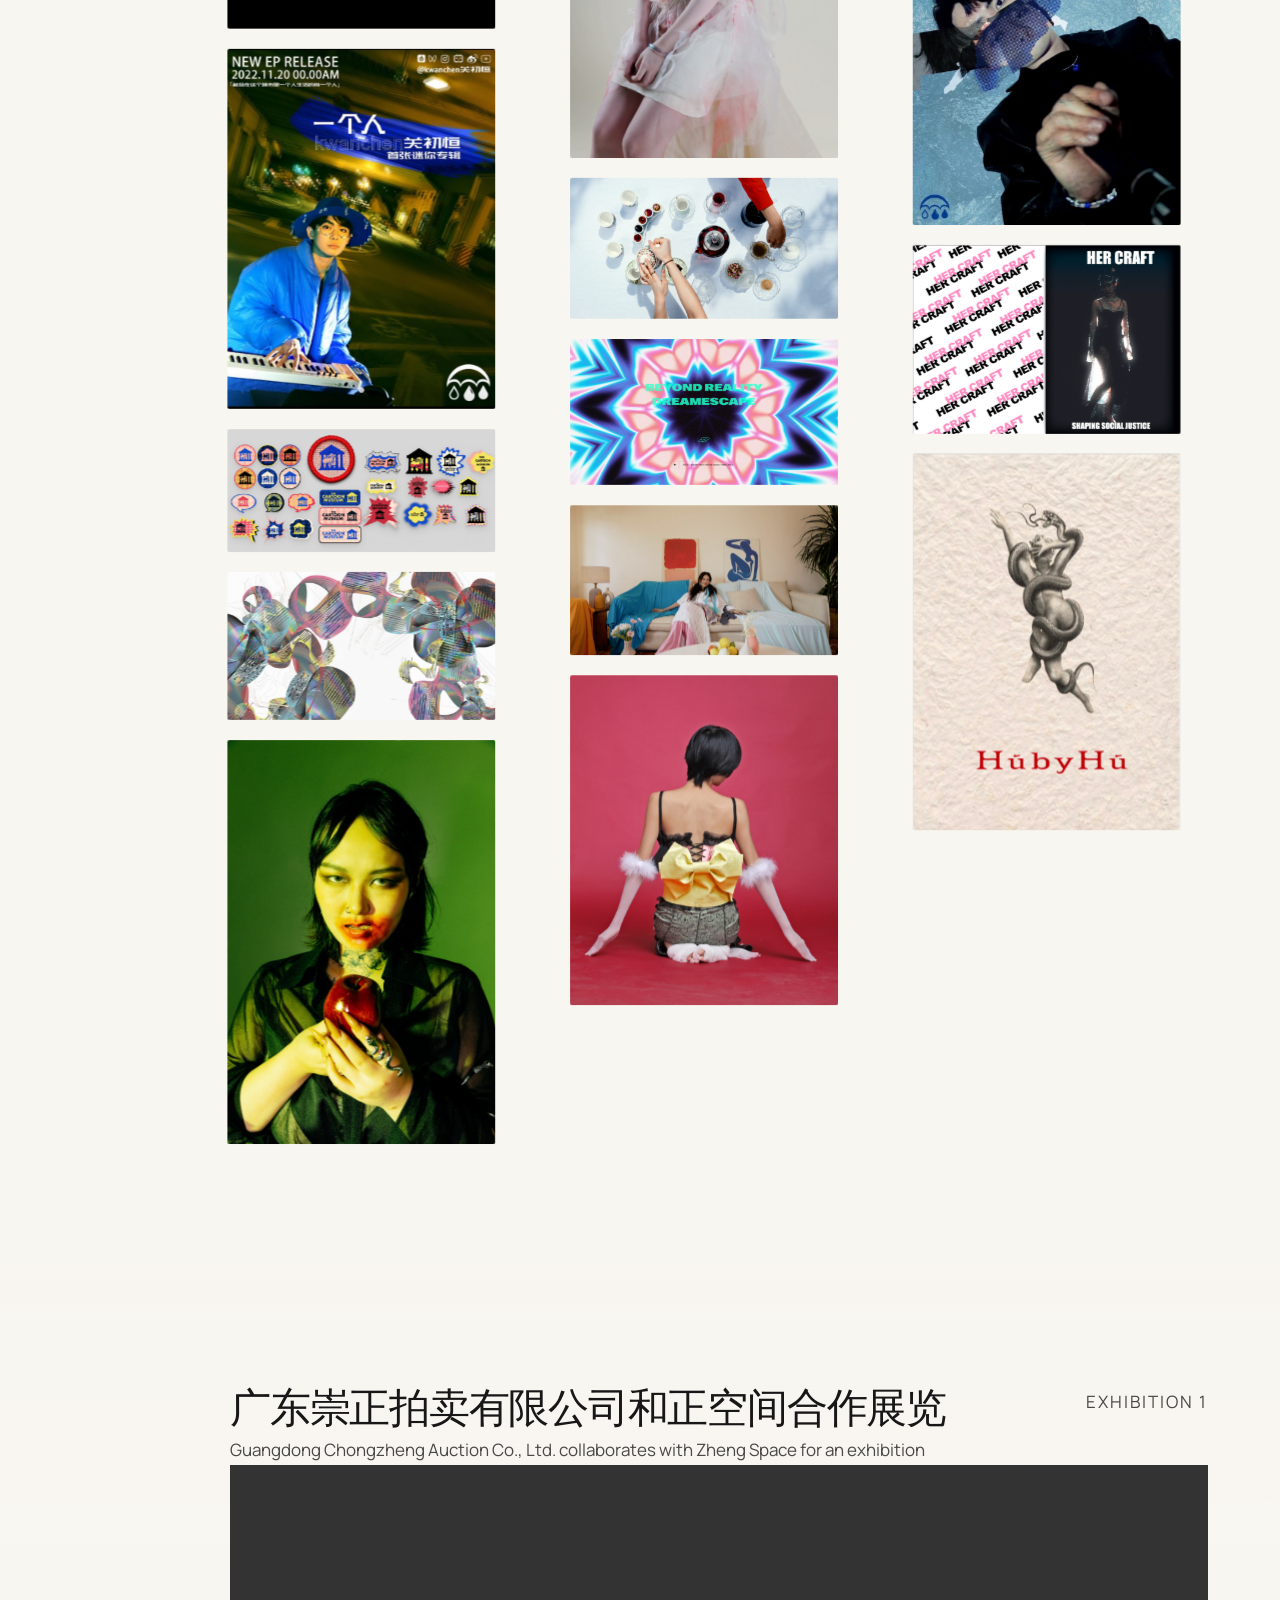
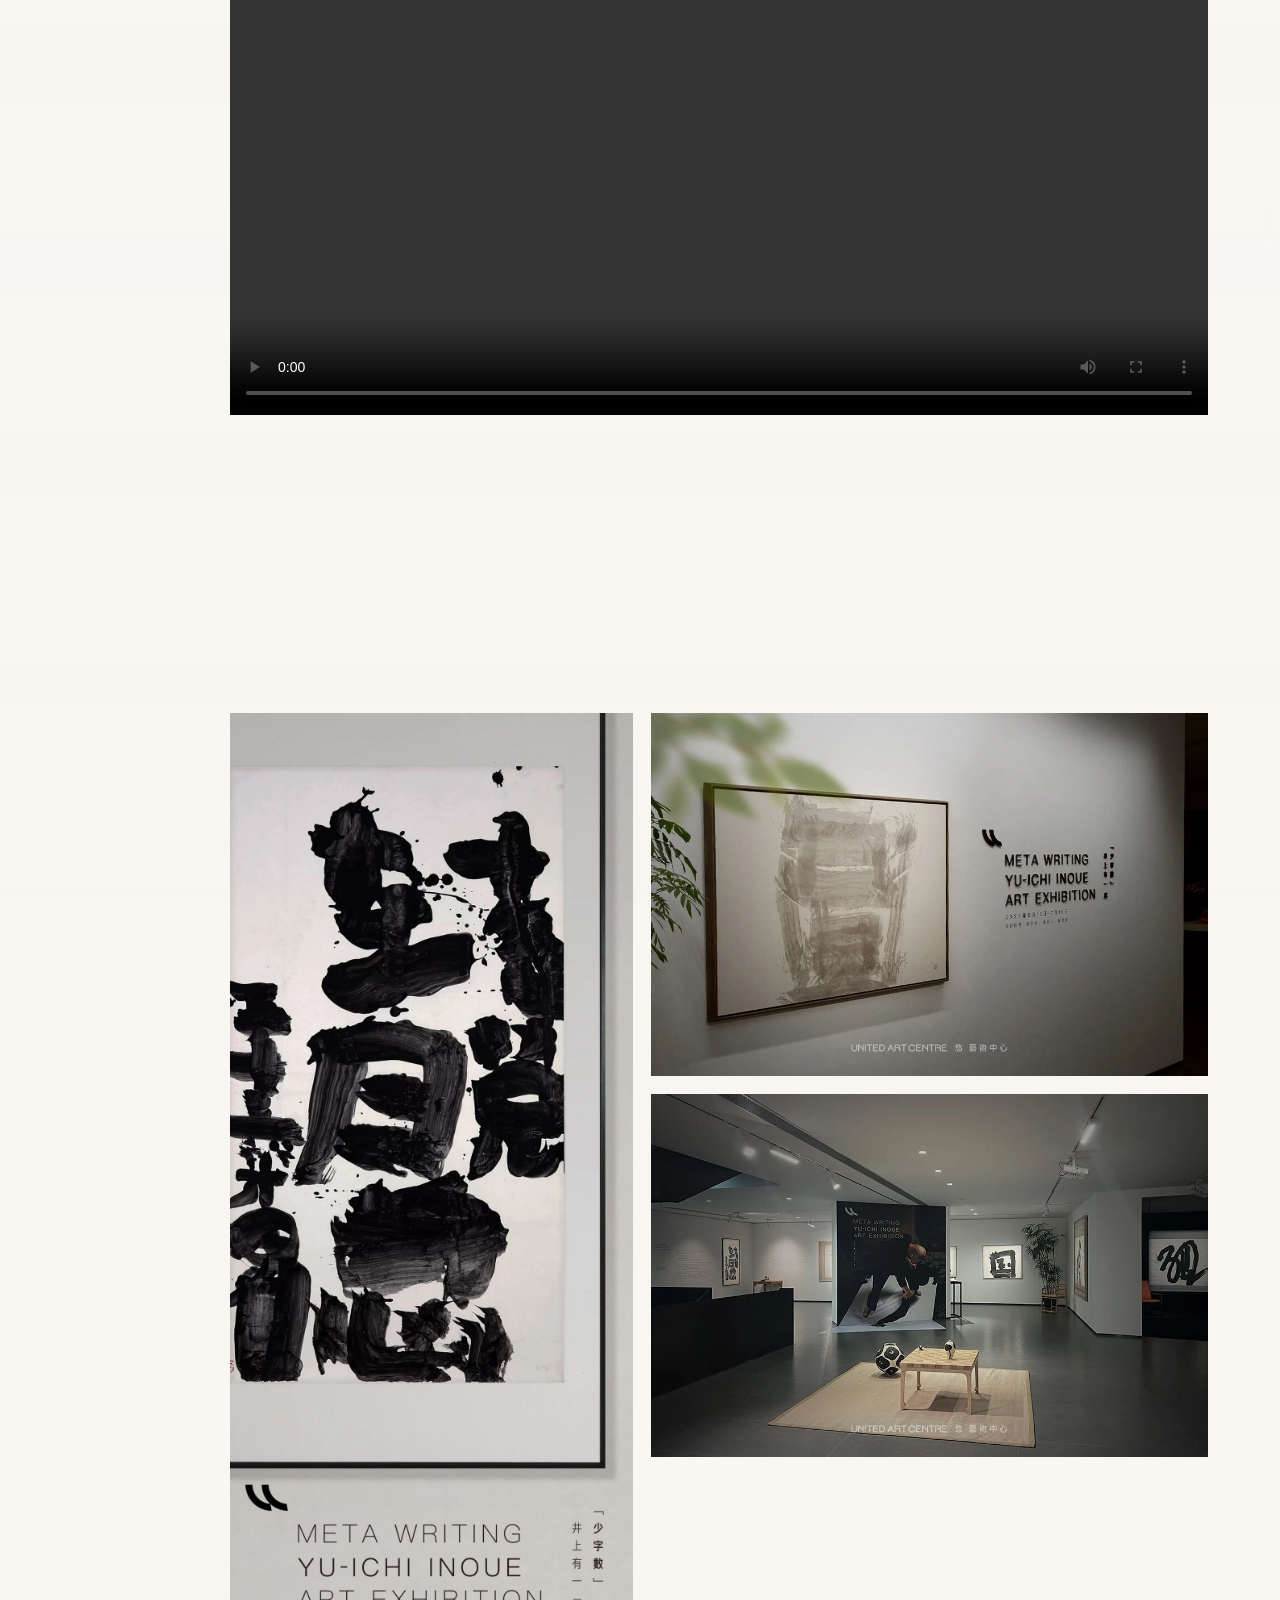
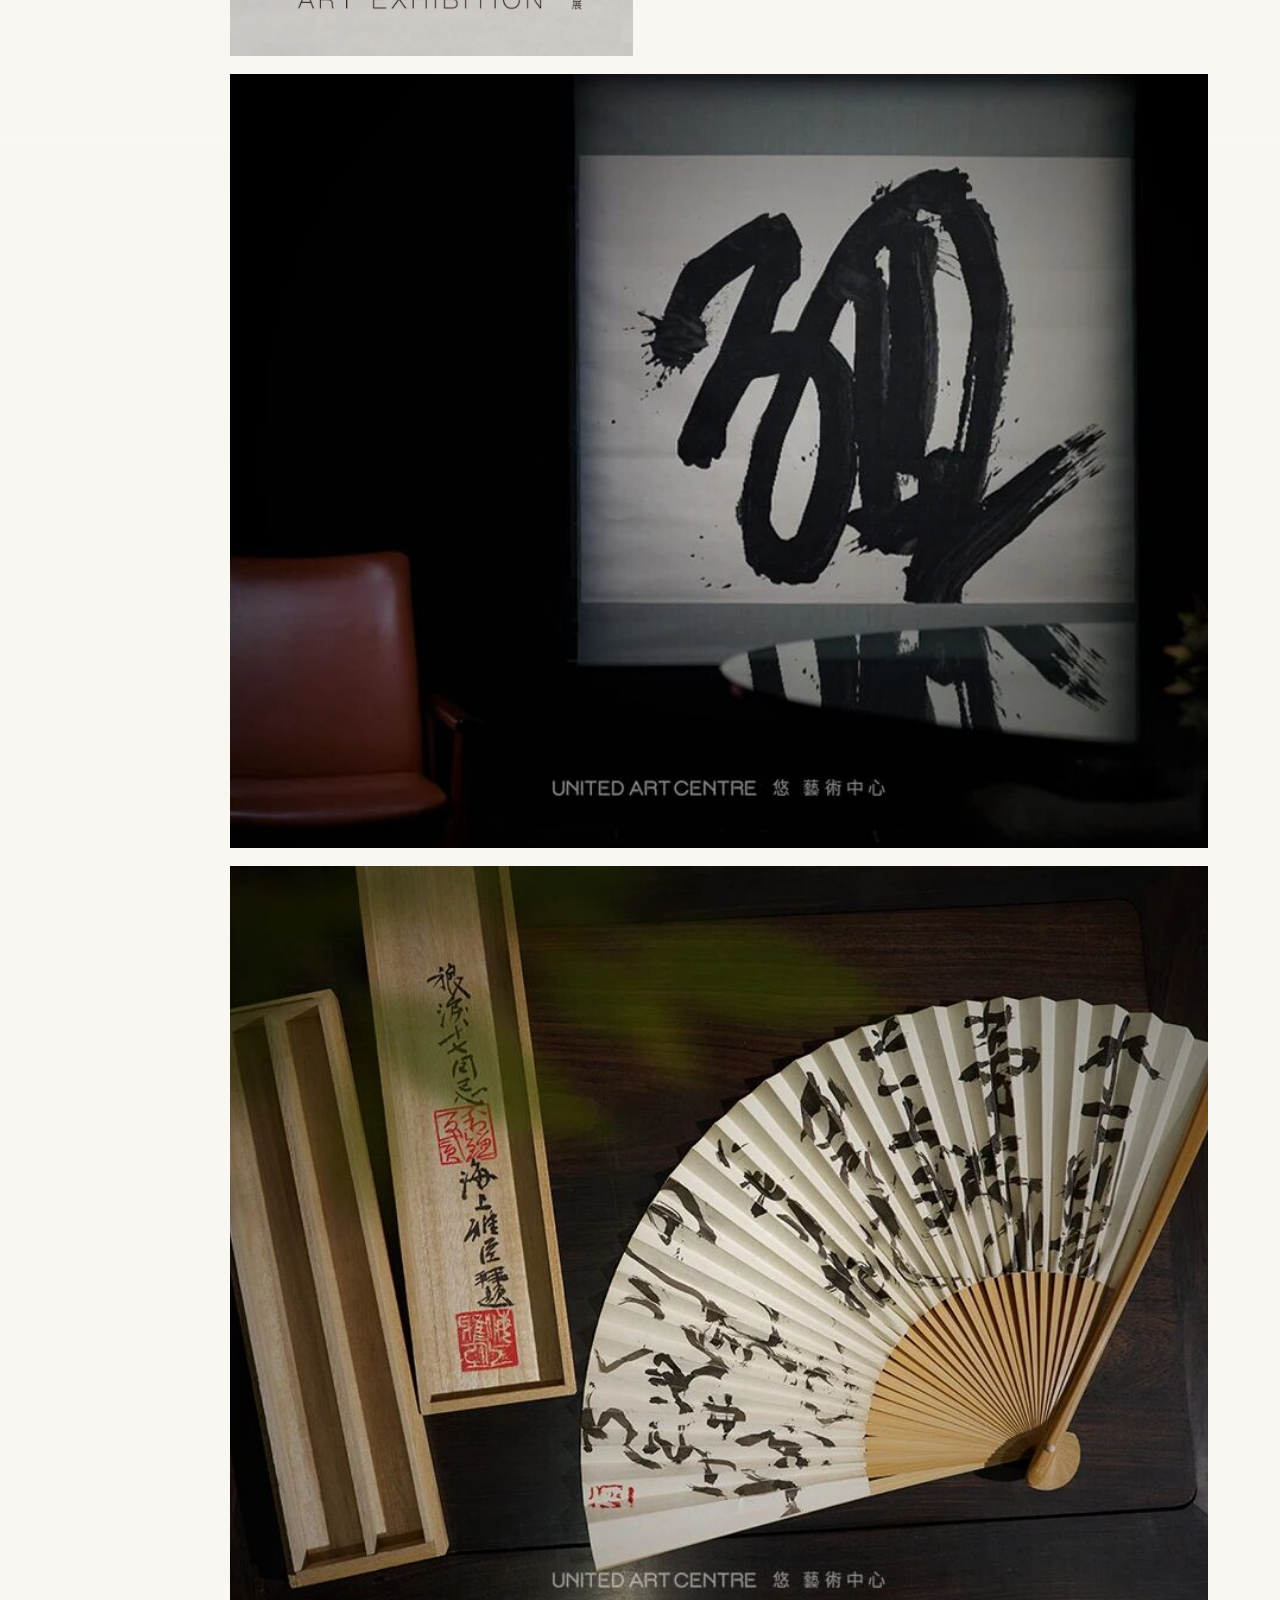
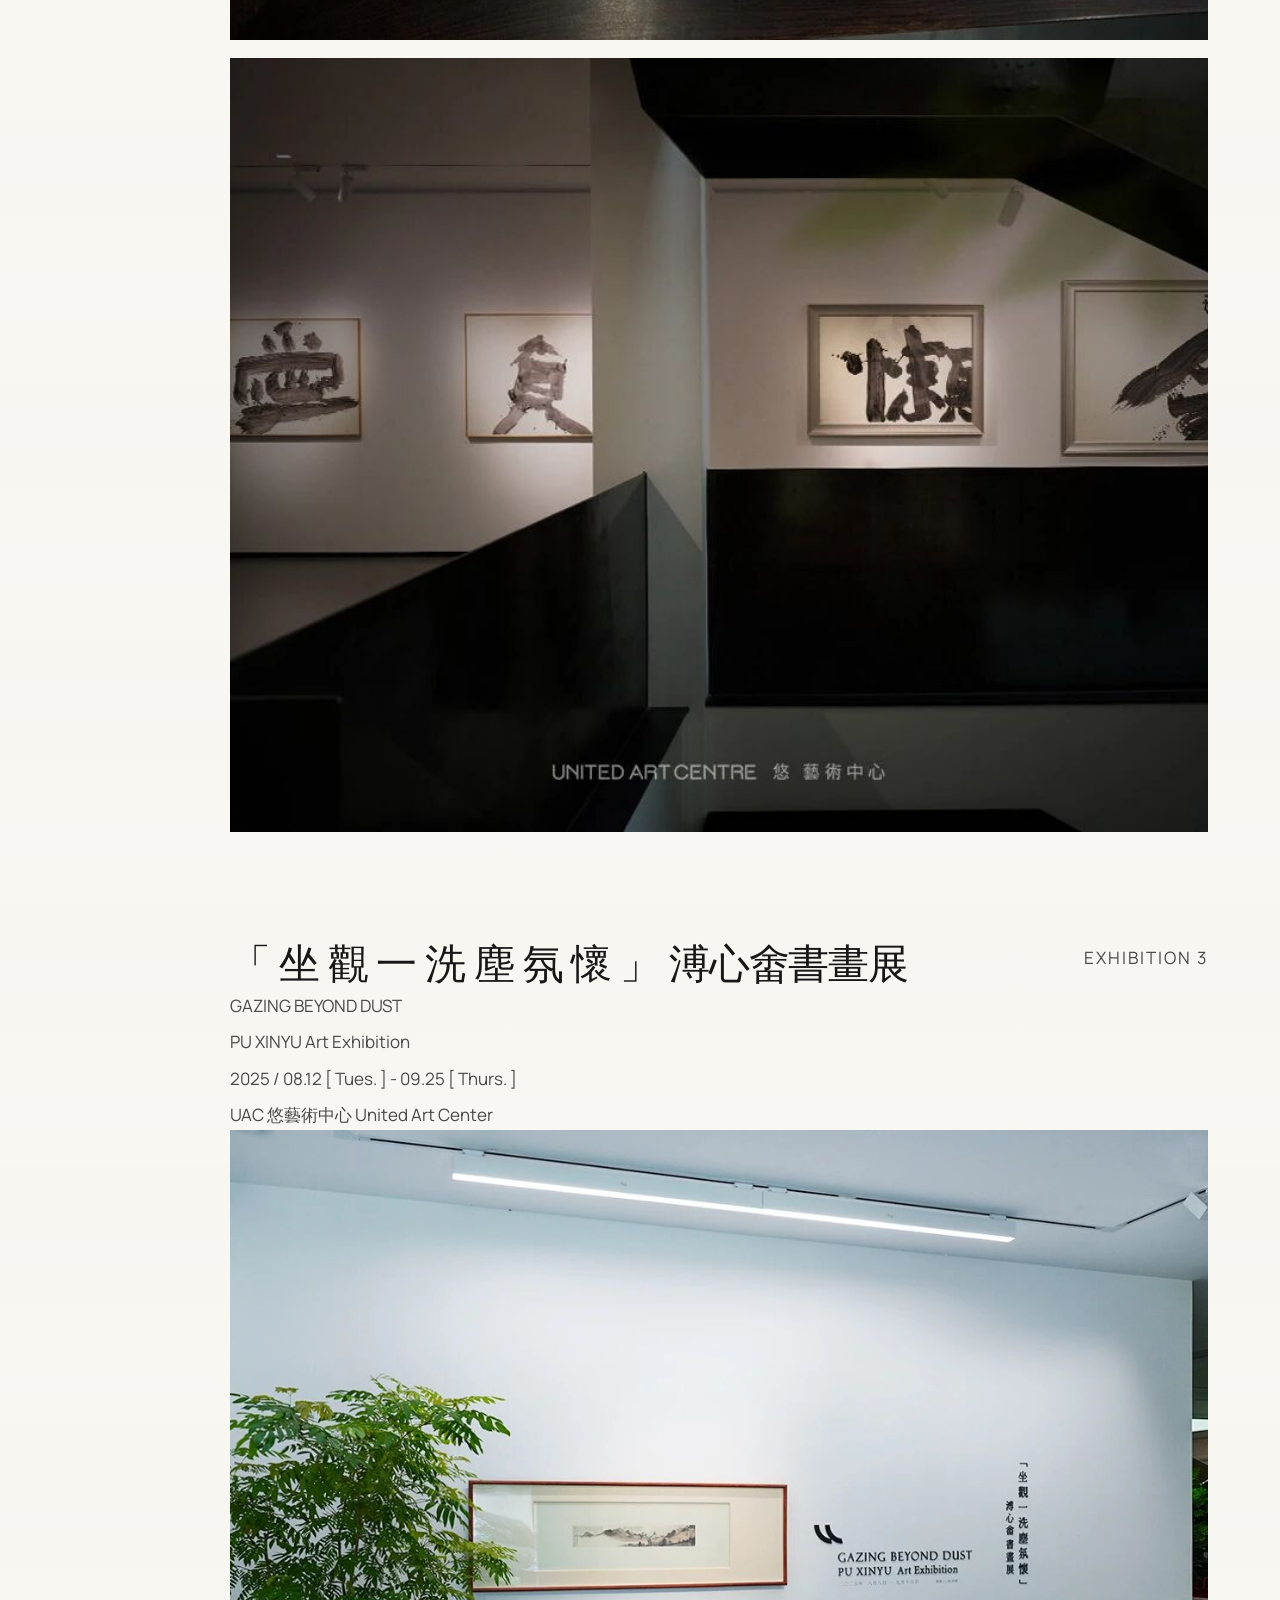
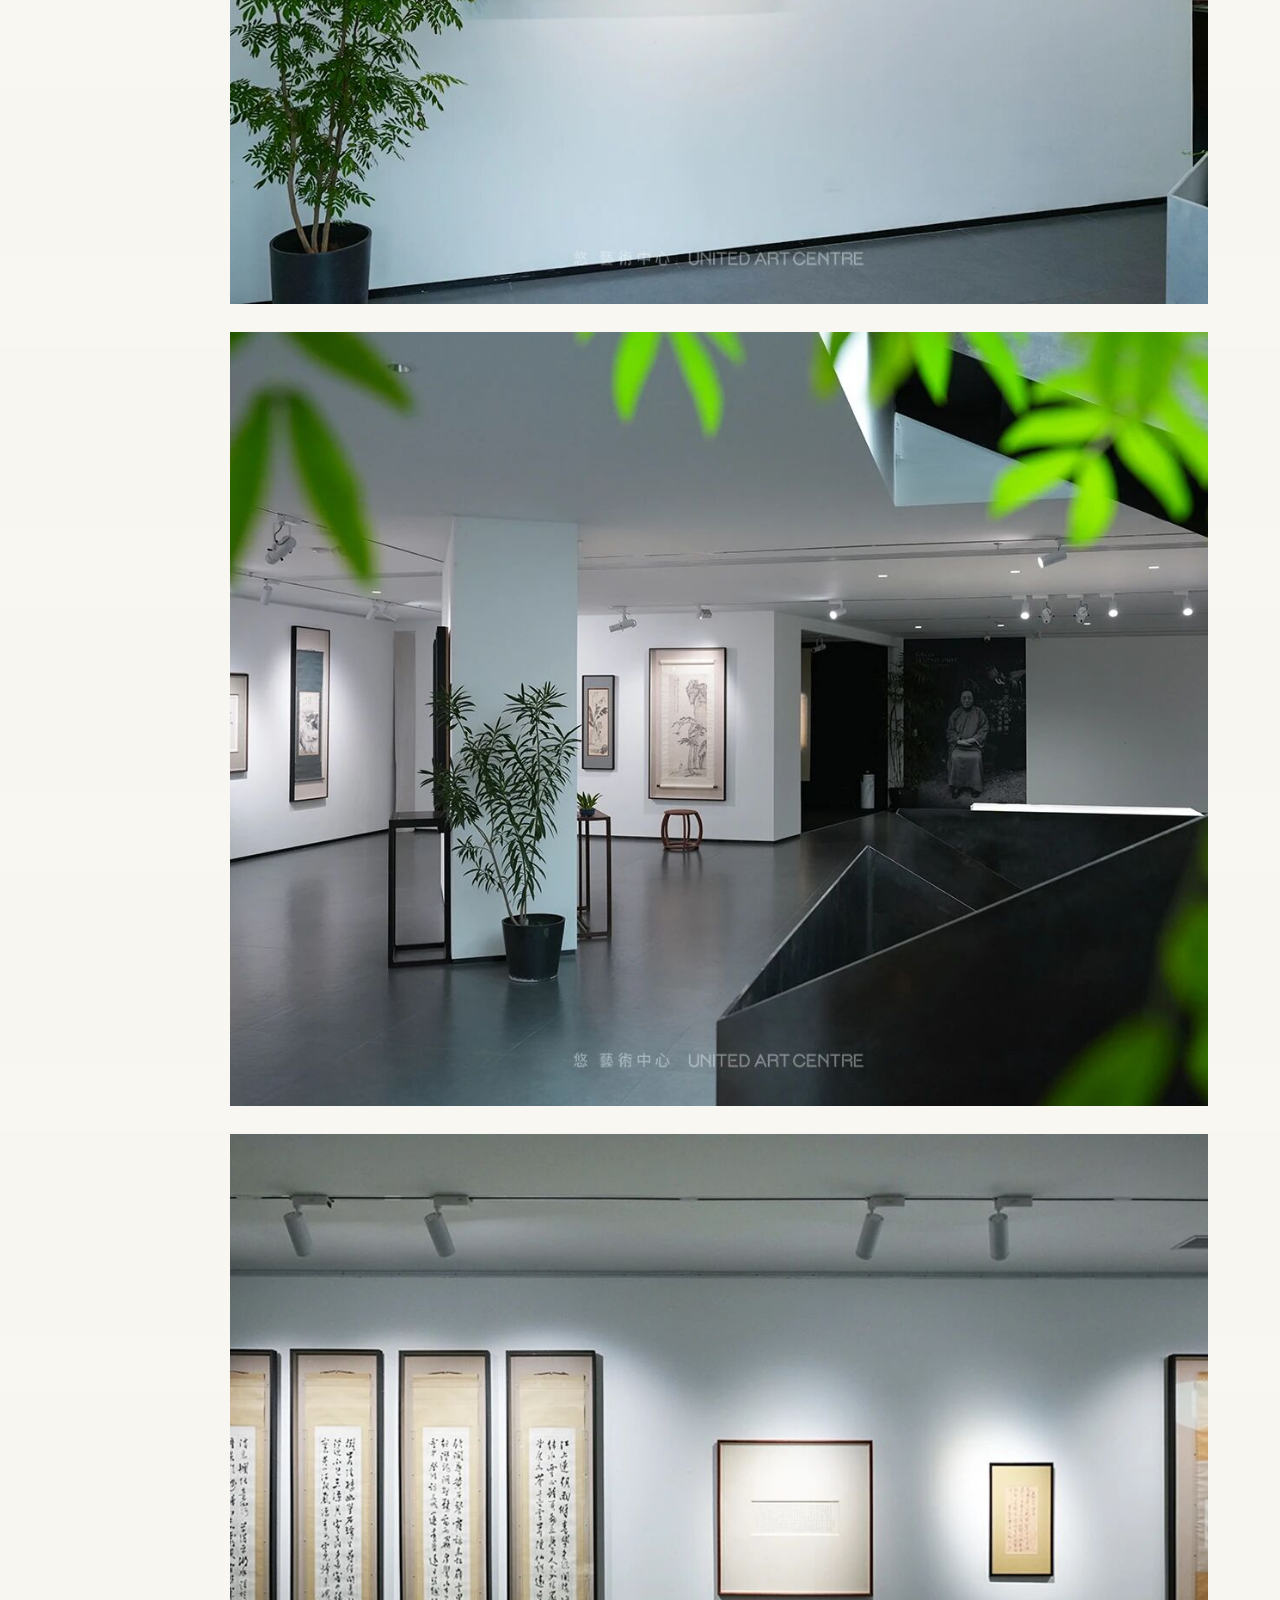
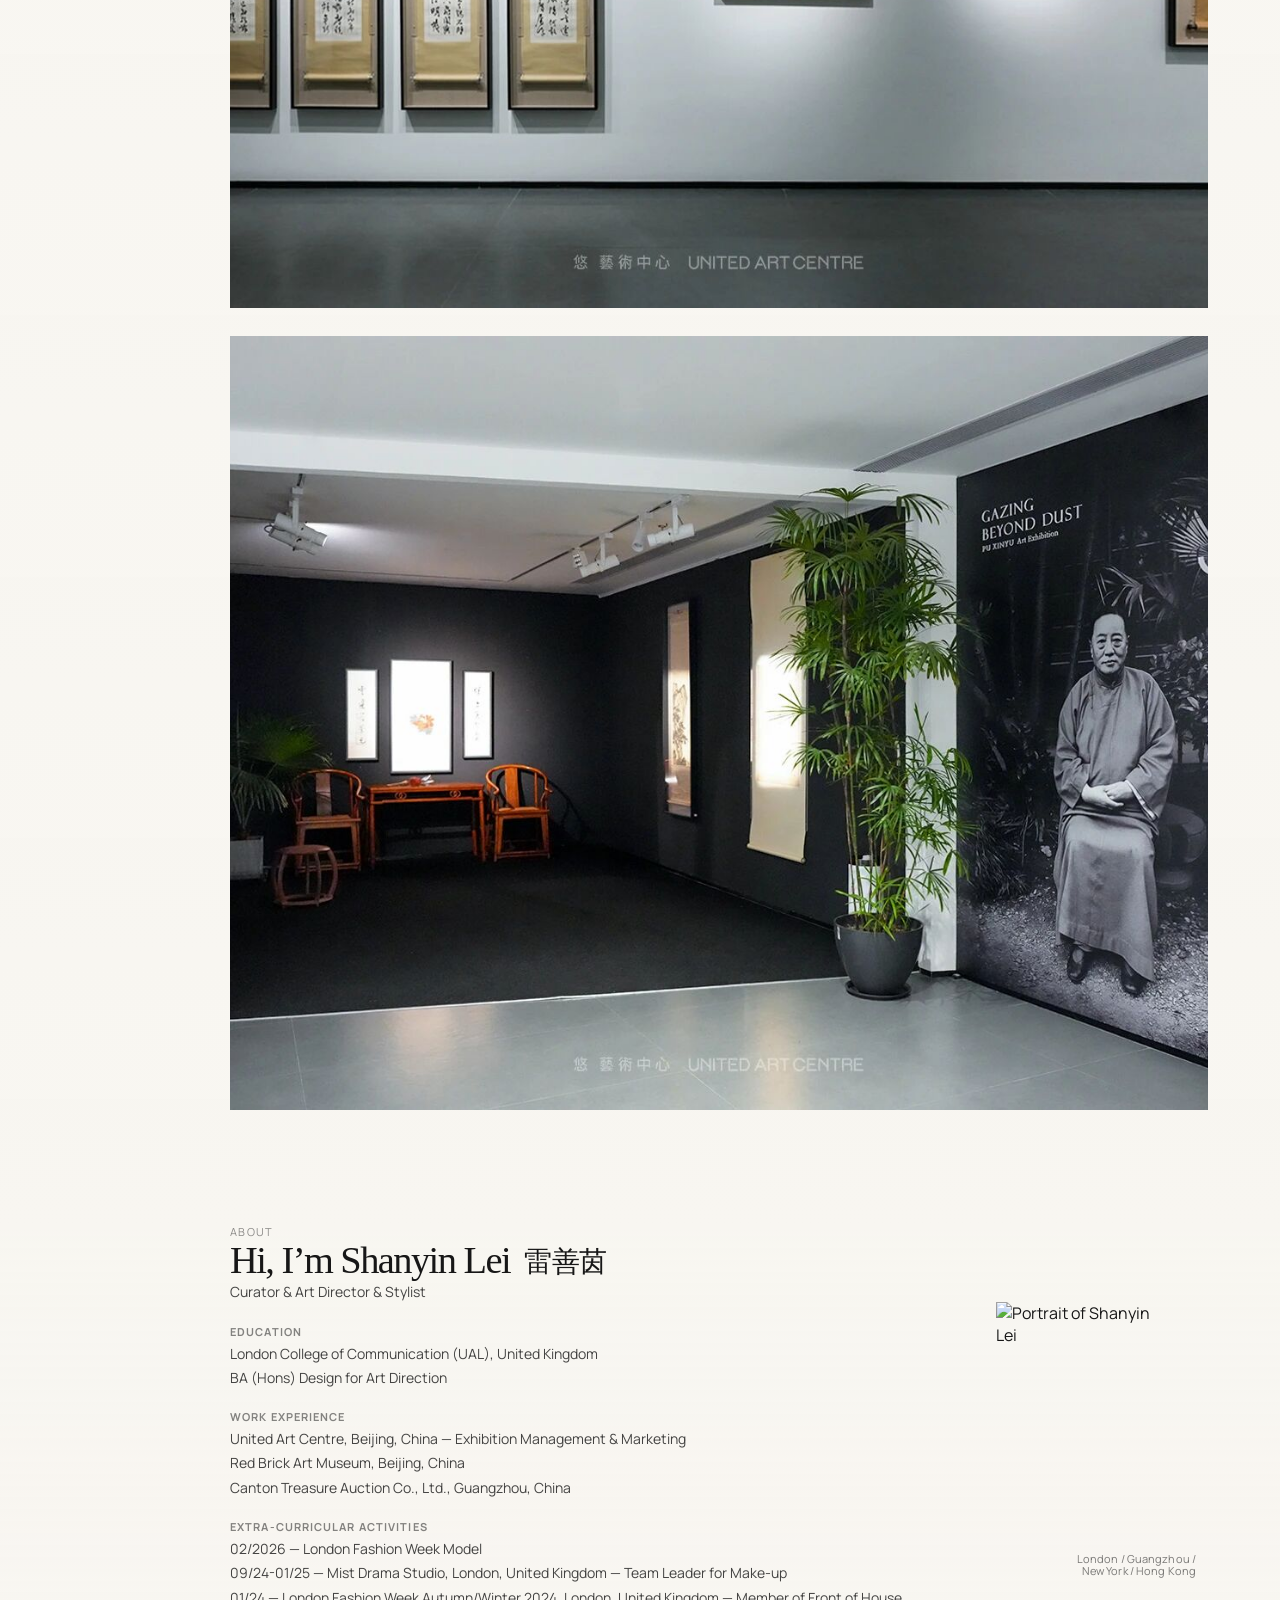
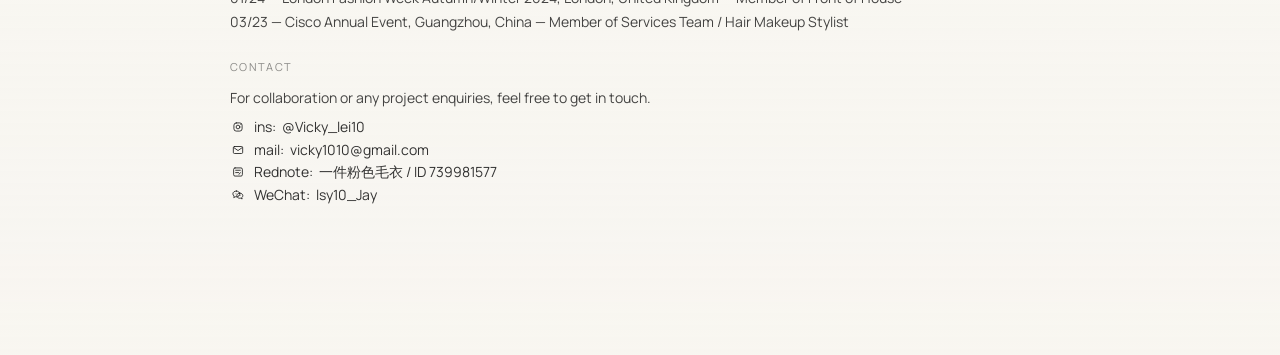
==== commit c3b4c4d6: "Update portfolio site content and homepage interactions" ====
--- a/index.html
+++ b/index.html
@@ -20,7 +20,7 @@
     <main class="home-shell">
       <div class="site-gradient site-gradient-blue" id="siteGradient" aria-hidden="true"></div>
       <section class="cover-shell" data-state="idle" id="home">
-        <nav class="side-nav" aria-label="Main navigation">
+        <nav class="side-nav home-top-nav" aria-label="Main navigation">
           <a class="side-nav-item" href="#home"><span class="side-nav-label">Home</span></a>
           <a class="side-nav-item" href="#projects"><span class="side-nav-label">Projects</span></a>
           <a class="side-nav-item" href="#exhibitions"><span class="side-nav-label">Exhibitions</span></a>
@@ -28,13 +28,35 @@
           <a class="side-nav-item" href="#contact"><span class="side-nav-label">Contact</span></a>
         </nav>
 
+        <nav class="side-nav home-side-nav" aria-label="Main navigation">
+          <span class="side-nav-signature-wrap" aria-hidden="true">
+            <img class="side-nav-signature" src="签名.png" alt="Shanyin Lei" />
+          </span>
+          <a class="side-nav-item" href="#home"><span class="side-nav-label">Home</span></a>
+          <a class="side-nav-item" href="#projects"><span class="side-nav-label">Projects</span></a>
+          <a class="side-nav-item" href="#exhibitions"><span class="side-nav-label">Exhibitions</span></a>
+          <a class="side-nav-item" href="#about"><span class="side-nav-label">About</span></a>
+          <a class="side-nav-item" href="#contact"><span class="side-nav-label">Contact</span></a>
+          <div class="side-nav-contact" aria-label="Contact links">
+            <a class="side-social-link" href="https://www.instagram.com/vicky_lei10/" aria-label="Instagram">
+              <svg viewBox="0 0 24 24" aria-hidden="true"><rect x="5" y="5" width="14" height="14" rx="4"></rect><circle cx="12" cy="12" r="3.2"></circle><path d="M16.7 7.4h.1"></path></svg>
+            </a>
+            <a class="side-social-link" href="https://xhslink.com/m/3OLsiYLovVS" aria-label="Xiaohongshu">
+              <svg viewBox="0 0 24 24" aria-hidden="true"><rect x="4.5" y="5" width="15" height="14" rx="2.4"></rect><path d="M8 9h8M8 13h5M16 13l-2.2 3"></path></svg>
+            </a>
+            <a class="side-social-link" href="mailto:vicky1010@gmail.com" aria-label="Email">
+              <svg viewBox="0 0 24 24" aria-hidden="true"><rect x="4" y="6" width="16" height="12" rx="2"></rect><path d="m5 8 7 5 7-5"></path></svg>
+            </a>
+          </div>
+        </nav>
+
         <div class="background-layer" aria-hidden="true">
         </div>
 
         <div class="background-copy">
           <p class="background-title">Hi, I'm Shanyin</p>
           <p class="background-subtitle">
-            Curator&nbsp;&nbsp;&nbsp;Art Director&nbsp;&nbsp;&nbsp;Stylist
+            Curator &amp; Art Director &amp; Stylist
           </p>
         </div>
         <button
@@ -70,9 +92,149 @@
           <div class="gallery-hit-layer" id="projectGalleryHitLayer" aria-hidden="true"></div>
         </section>
       </section>
-      <section id="exhibitions"></section>
-      <section id="about"></section>
-      <section id="contact"></section>
+      <section class="exhibitions-panel" id="exhibitions" aria-label="Exhibitions">
+        <div class="exhibitions-shell">
+          <article class="exhibition-entry">
+            <div class="exhibition-copy">
+              <div class="exhibition-heading">
+                <h2>广东崇正拍卖有限公司和正空间合作展览</h2>
+                <p class="exhibition-index">Exhibition 1</p>
+              </div>
+              <p>Guangdong Chongzheng Auction Co., Ltd. collaborates with Zheng Space for an exhibition</p>
+            </div>
+            <div class="exhibition-media exhibition-media-video">
+              <figure class="exhibition-frame exhibition-frame-wide">
+                <video src="exhibition/展览1-web.mp4" controls playsinline preload="metadata"></video>
+              </figure>
+            </div>
+          </article>
+
+          <article class="exhibition-entry">
+            <div class="exhibition-copy">
+              <div class="exhibition-heading">
+                <h2>「 少 字 數 」 井 上 有 一 展</h2>
+                <p class="exhibition-index">Exhibition 2</p>
+              </div>
+              <p>META WRITING</p>
+              <p>YU-ICHI INOUE ART EXHIBITION</p>
+              <p>2025 / 06.10 [ Tues. ] - 07.10 [ Thurs. ]</p>
+              <p>UAC 悠藝術中心 United Art Center</p>
+            </div>
+            <div class="exhibition-media exhibition-two-layout">
+              <figure class="exhibition-frame exhibition-two-tall"><img src="exhibition/展览2/IMG_1442.JPG" alt="Exhibition 2 image 1" loading="lazy" /></figure>
+              <div class="exhibition-two-right-stack">
+                <figure class="exhibition-frame exhibition-two-right"><img src="exhibition/展览2/IMG_1443.JPG" alt="Exhibition 2 image 2" loading="lazy" /></figure>
+                <figure class="exhibition-frame exhibition-two-right"><img src="exhibition/展览2/IMG_1444.JPG" alt="Exhibition 2 image 3" loading="lazy" /></figure>
+              </div>
+              <figure class="exhibition-frame exhibition-frame-page"><img src="exhibition/展览2/IMG_1445.JPG" alt="Exhibition 2 image 4" loading="lazy" /></figure>
+              <figure class="exhibition-frame exhibition-frame-page"><img src="exhibition/展览2/IMG_1446.JPG" alt="Exhibition 2 image 5" loading="lazy" /></figure>
+              <figure class="exhibition-frame exhibition-frame-page"><img src="exhibition/展览2/IMG_1447.JPG" alt="Exhibition 2 image 6" loading="lazy" /></figure>
+            </div>
+          </article>
+
+          <article class="exhibition-entry">
+            <div class="exhibition-copy">
+              <div class="exhibition-heading">
+                <h2>「 坐 觀 一 洗 塵 氛 懷 」 溥心畬書畫展</h2>
+                <p class="exhibition-index">Exhibition 3</p>
+              </div>
+              <p>GAZING BEYOND DUST</p>
+              <p>PU XINYU Art Exhibition</p>
+              <p>2025 / 08.12 [ Tues. ] - 09.25 [ Thurs. ]</p>
+              <p>UAC 悠藝術中心 United Art Center</p>
+            </div>
+            <div class="exhibition-media exhibition-three-stack">
+              <figure class="exhibition-frame exhibition-frame-page"><img src="exhibition/展览3/IMG_1449.JPG" alt="Exhibition 3 image 1" loading="lazy" /></figure>
+              <figure class="exhibition-frame exhibition-frame-page"><img src="exhibition/展览3/IMG_1450.JPG" alt="Exhibition 3 image 2" loading="lazy" /></figure>
+              <figure class="exhibition-frame exhibition-frame-page"><img src="exhibition/展览3/IMG_1451.JPG" alt="Exhibition 3 image 3" loading="lazy" /></figure>
+              <figure class="exhibition-frame exhibition-frame-page"><img src="exhibition/展览3/IMG_1452.JPG" alt="Exhibition 3 image 4" loading="lazy" /></figure>
+            </div>
+          </article>
+        </div>
+      </section>
+      <section class="about-contact-panel" id="about" aria-label="About and Contact">
+        <div class="about-contact-shell">
+          <div class="about-contact-copy">
+            <section class="about-intro">
+              <p class="about-kicker">About</p>
+              <h2>Hi, I’m Shanyin Lei <span class="about-name-inline">雷善茵</span></h2>
+              <p class="about-role">Curator &amp; Art Director &amp; Stylist</p>
+            </section>
+
+            <section class="about-block">
+              <h3>Education</h3>
+              <p>London College of Communication (UAL), United Kingdom</p>
+              <p>BA (Hons) Design for Art Direction</p>
+            </section>
+
+            <section class="about-block">
+              <h3>Work Experience</h3>
+              <p>United Art Centre, Beijing, China — Exhibition Management &amp; Marketing</p>
+              <p>Red Brick Art Museum, Beijing, China</p>
+              <p>Canton Treasure Auction Co., Ltd., Guangzhou, China</p>
+            </section>
+
+            <section class="about-block">
+              <h3>Extra-Curricular Activities</h3>
+              <p>02/2026 — London Fashion Week Model</p>
+              <p>09/24-01/25 — Mist Drama Studio, London, United Kingdom — Team Leader for Make-up</p>
+              <p>01/24 — London Fashion Week Autumn/Winter 2024, London, United Kingdom — Member of Front of House</p>
+              <p>03/23 — Cisco Annual Event, Guangzhou, China — Member of Services Team / Hair Makeup Stylist</p>
+            </section>
+
+            <section class="contact-block" id="contact">
+              <p class="about-kicker">Contact</p>
+              <p class="contact-intro">For collaboration or any project enquiries, feel free to get in touch.</p>
+
+              <div class="contact-list">
+                <a class="contact-item" href="https://www.instagram.com/vicky_lei10/" aria-label="Instagram">
+                  <span class="contact-icon" aria-hidden="true">
+                    <svg viewBox="0 0 24 24"><rect x="5" y="5" width="14" height="14" rx="4"></rect><circle cx="12" cy="12" r="3.2"></circle><path d="M16.7 7.4h.1"></path></svg>
+                  </span>
+                  <span class="contact-label">ins</span>
+                  <span class="contact-value">@Vicky_lei10</span>
+                </a>
+
+                <a class="contact-item" href="mailto:vicky1010@gmail.com" aria-label="Email">
+                  <span class="contact-icon" aria-hidden="true">
+                    <svg viewBox="0 0 24 24"><rect x="4" y="6" width="16" height="12" rx="2"></rect><path d="m5 8 7 5 7-5"></path></svg>
+                  </span>
+                  <span class="contact-label">mail</span>
+                  <span class="contact-value">vicky1010@gmail.com</span>
+                </a>
+
+                <a class="contact-item" href="https://xhslink.com/m/3OLsiYLovVS" aria-label="Rednote">
+                  <span class="contact-icon" aria-hidden="true">
+                    <svg viewBox="0 0 24 24"><rect x="4.5" y="5" width="15" height="14" rx="2.4"></rect><path d="M8 9h8M8 13h5M16 13l-2.2 3"></path></svg>
+                  </span>
+                  <span class="contact-label">Rednote</span>
+                  <span class="contact-value">一件粉色毛衣 / ID 739981577</span>
+                </a>
+
+                <div class="contact-item contact-item-static">
+                  <span class="contact-icon" aria-hidden="true">
+                    <svg viewBox="0 0 24 24">
+                      <path d="M9.2 5.2c-3.3 0-6 2.1-6 4.8 0 1.5.8 2.9 2.2 3.8l-.7 2.7 2.9-1.5c.5.1 1 .2 1.6.2 3.3 0 6-2.1 6-4.8s-2.7-5.2-6-5.2Z"></path>
+                      <path d="M15.1 8.8c2.9 0 5.2 1.9 5.2 4.3 0 1.3-.7 2.5-1.8 3.3l.6 2.4-2.6-1.3c-.4.1-.9.1-1.4.1-2.9 0-5.2-1.9-5.2-4.3 0-2.5 2.3-4.5 5.2-4.5Z"></path>
+                      <circle cx="7.5" cy="10" r="0.6" fill="currentColor" stroke="none"></circle>
+                      <circle cx="10" cy="10" r="0.6" fill="currentColor" stroke="none"></circle>
+                      <circle cx="13.3" cy="13.2" r="0.6" fill="currentColor" stroke="none"></circle>
+                      <circle cx="15.8" cy="13.2" r="0.6" fill="currentColor" stroke="none"></circle>
+                    </svg>
+                  </span>
+                  <span class="contact-label">WeChat</span>
+                  <span class="contact-value">lsy10_Jay</span>
+                </div>
+              </div>
+            </section>
+          </div>
+
+          <figure class="about-portrait">
+            <img src="自拍.JPG" alt="Portrait of Shanyin Lei" loading="lazy" />
+            <figcaption class="contact-footnote">London / Guangzhou /<br />New York / Hong Kong</figcaption>
+          </figure>
+        </div>
+      </section>
     </main>
 
     <script src="https://cdn.jsdelivr.net/npm/gsap@3.13.0/dist/gsap.min.js"></script>
--- a/styles.css
+++ b/styles.css
@@ -54,6 +54,50 @@
   background: linear-gradient(180deg, rgba(102, 205, 132, 0) 0%, rgba(102, 205, 132, 0.22) 34%, rgba(35, 160, 88, 0.84) 100%);
 }
 
+.reveal-on-scroll {
+  opacity: 0;
+  transform: translate3d(0, 38px, 0);
+  transition:
+    opacity 0.82s cubic-bezier(0.22, 1, 0.36, 1),
+    transform 0.82s cubic-bezier(0.22, 1, 0.36, 1);
+  will-change: opacity, transform;
+}
+
+.reveal-on-scroll.is-visible {
+  opacity: 1;
+  transform: translate3d(0, 0, 0);
+}
+
+.reveal-on-scroll[data-reveal="soft"] {
+  transform: translate3d(0, 28px, 0);
+  transition-duration: 0.72s;
+}
+
+.reveal-on-scroll[data-reveal="image"] {
+  transform: translate3d(0, 52px, 0) scale(0.985);
+  transition-duration: 0.96s;
+}
+
+.reveal-on-scroll[data-reveal="image"].is-visible {
+  transform: translate3d(0, 0, 0) scale(1);
+}
+
+.reveal-on-scroll[data-reveal-delay="1"] {
+  transition-delay: 0.08s;
+}
+
+.reveal-on-scroll[data-reveal-delay="2"] {
+  transition-delay: 0.16s;
+}
+
+.reveal-on-scroll[data-reveal-delay="3"] {
+  transition-delay: 0.24s;
+}
+
+.reveal-on-scroll[data-reveal-delay="4"] {
+  transition-delay: 0.32s;
+}
+
 img,
 video {
   display: block;
@@ -73,15 +117,91 @@
 
 .side-nav {
   position: fixed;
+  z-index: 32;
+  pointer-events: none;
+}
+
+.home-top-nav {
   top: 24px;
-  left: 50%;
-  transform: translateX(-50%);
-  z-index: 32;
+  left: 0;
+  right: 0;
   display: flex;
   flex-direction: row;
   align-items: center;
+  justify-content: center;
   gap: clamp(26px, 4vw, 54px);
+  opacity: 1;
+  transform: translate3d(0, 0, 0);
+  transition:
+    opacity 0.34s ease,
+    transform 0.55s cubic-bezier(0.22, 1, 0.36, 1);
+}
+
+.home-side-nav {
+  top: 0;
+  bottom: 0;
+  left: 0;
+  width: 230px;
+  padding: 44px 10px 36px 32px;
+  display: flex;
+  flex-direction: column;
+  align-items: flex-start;
+  justify-content: flex-start;
+  gap: 20px;
+  opacity: 0;
+  transform: translate3d(-26px, -12px, 0);
+  transition:
+    opacity 0.3s ease,
+    transform 0.62s cubic-bezier(0.22, 1, 0.36, 1);
+}
+
+.cover-shell.is-side-nav .home-top-nav {
+  opacity: 0;
+  transform: translate3d(0, -18px, 0);
+}
+
+.cover-shell.is-side-nav .home-side-nav {
+  opacity: 1;
+  transform: translate3d(0, 0, 0);
   pointer-events: auto;
+}
+
+.side-nav-signature-wrap {
+  position: relative;
+  display: block;
+  width: 148px;
+  margin: 0 0 58px;
+  margin-left: -18px;
+  overflow: hidden;
+  opacity: 0;
+  clip-path: inset(0 100% 0 0);
+  transform: translate3d(-10px, 0, 0);
+}
+
+.side-nav-signature-wrap::after {
+  content: "";
+  position: absolute;
+  inset: -8% -12% -8% auto;
+  width: 44%;
+  background: linear-gradient(90deg, rgba(255, 255, 255, 0) 0%, rgba(255, 255, 255, 0.96) 45%, rgba(255, 255, 255, 0) 100%);
+  transform: translateX(-220%);
+  pointer-events: none;
+}
+
+.cover-shell.is-side-nav .side-nav-signature-wrap {
+  opacity: 1;
+  animation: signature-reveal 0.92s cubic-bezier(0.2, 0.85, 0.22, 1) 0.18s both;
+}
+
+.cover-shell.is-side-nav .side-nav-signature-wrap::after {
+  animation: signature-wipe 0.92s cubic-bezier(0.2, 0.85, 0.22, 1) 0.18s both;
+}
+
+.side-nav-signature {
+  display: block;
+  width: 148px;
+  height: auto;
+  margin: 0;
 }
 
 .side-nav-item {
@@ -90,6 +210,11 @@
   color: #c9c9c9;
   text-decoration: none;
   font-family: "Lato", sans-serif;
+  pointer-events: auto;
+  transition:
+    color 0.28s ease,
+    opacity 0.34s ease,
+    transform 0.52s cubic-bezier(0.22, 1, 0.36, 1);
 }
 
 .side-nav-label {
@@ -97,6 +222,170 @@
   line-height: 1;
   font-weight: 400;
   letter-spacing: -0.04em;
+}
+
+.home-side-nav .side-nav-item,
+.home-side-nav .side-nav-contact {
+  opacity: 0;
+  transform: translate3d(-12px, 0, 0);
+}
+
+.cover-shell.is-side-nav .home-side-nav .side-nav-item,
+.cover-shell.is-side-nav .home-side-nav .side-nav-contact {
+  opacity: 1;
+  transform: translate3d(0, 0, 0);
+}
+
+.cover-shell.is-side-nav .home-side-nav .side-nav-item:nth-of-type(1) {
+  transition-delay: 0.16s;
+}
+
+.cover-shell.is-side-nav .home-side-nav .side-nav-item:nth-of-type(2) {
+  transition-delay: 0.22s;
+}
+
+.cover-shell.is-side-nav .home-side-nav .side-nav-item:nth-of-type(3) {
+  transition-delay: 0.28s;
+}
+
+.cover-shell.is-side-nav .home-side-nav .side-nav-item:nth-of-type(4) {
+  transition-delay: 0.34s;
+}
+
+.cover-shell.is-side-nav .home-side-nav .side-nav-item:nth-of-type(5) {
+  transition-delay: 0.4s;
+}
+
+.cover-shell.is-side-nav .home-side-nav .side-nav-contact {
+  transition-delay: 0.46s;
+}
+
+.cover-shell.is-side-nav .home-side-nav .side-nav-item {
+  color: #c9c9c9;
+  font-size: clamp(18px, 1.4vw, 26px);
+  line-height: 1;
+  text-align: left;
+}
+
+.cover-shell.is-side-nav .home-side-nav .side-nav-label {
+  font-size: clamp(18px, 1.4vw, 26px);
+}
+
+.side-nav-contact {
+  display: flex;
+  gap: 10px;
+  margin-top: 18px;
+  width: 148px;
+  justify-content: flex-start;
+}
+
+.side-social-link {
+  width: 24px;
+  height: 24px;
+  display: grid;
+  place-items: center;
+  color: #c9c9c9;
+  text-decoration: none;
+}
+
+.side-social-link svg {
+  width: 20px;
+  height: 20px;
+  stroke: currentColor;
+  fill: none;
+  stroke-width: 1.6;
+  stroke-linecap: round;
+  stroke-linejoin: round;
+}
+
+.detail-page .side-nav {
+  color: var(--text);
+}
+
+.detail-page .side-nav-item {
+  color: rgba(23, 23, 23, 0.38);
+}
+
+.signature-mark {
+  position: fixed;
+  top: 22px;
+  right: 28px;
+  z-index: 34;
+  width: clamp(82px, 9vw, 132px);
+  pointer-events: none;
+}
+
+.detail-rail {
+  position: fixed;
+  top: 0;
+  bottom: 0;
+  left: 0;
+  z-index: 24;
+  width: 230px;
+  padding: 44px 10px 36px 38px;
+  display: flex;
+  flex-direction: column;
+  align-items: flex-start;
+  background: transparent;
+}
+
+.detail-rail-signature {
+  width: 148px;
+  height: auto;
+  margin: 0 0 58px;
+  margin-left: -18px;
+}
+
+.detail-rail-nav {
+  width: 148px;
+  display: flex;
+  flex-direction: column;
+  align-items: flex-start;
+  gap: 20px;
+}
+
+.detail-rail-nav a {
+  color: #c9c9c9;
+  font-family: "Lato", sans-serif;
+  font-size: clamp(18px, 1.4vw, 26px);
+  line-height: 1;
+  font-weight: 400;
+  text-decoration: none;
+  letter-spacing: -0.04em;
+  text-align: left;
+}
+
+.detail-rail-contact {
+  display: flex;
+  gap: 10px;
+  margin-top: 18px;
+  width: 148px;
+  justify-content: flex-start;
+}
+
+.detail-social-link {
+  width: 24px;
+  height: 24px;
+  display: grid;
+  place-items: center;
+  color: #c9c9c9;
+  text-decoration: none;
+}
+
+.detail-social-link svg {
+  width: 20px;
+  height: 20px;
+  stroke: currentColor;
+  fill: none;
+  stroke-width: 1.6;
+  stroke-linecap: round;
+  stroke-linejoin: round;
+}
+
+.detail-social-link span {
+  font-size: 13px;
+  line-height: 1;
+  font-weight: 600;
 }
 
 .background-layer {
@@ -142,11 +431,12 @@
   margin: 0;
   max-width: none;
   font-family: "Manrope", sans-serif;
-  font-size: clamp(34px, 4.6vw, 76px);
+  font-size: clamp(28px, 3.9vw, 62px);
   line-height: 0.98;
   letter-spacing: -0.04em;
   text-align: left;
   white-space: nowrap;
+  margin-left: 64px;
   transform: none;
 }
 
@@ -363,6 +653,36 @@
 
 .gallery-hit.is-link {
   cursor: pointer;
+}
+
+@keyframes signature-reveal {
+  0% {
+    opacity: 0;
+    clip-path: inset(0 100% 0 0);
+    transform: translate3d(-10px, 0, 0);
+  }
+
+  100% {
+    opacity: 1;
+    clip-path: inset(0 0 0 0);
+    transform: translate3d(0, 0, 0);
+  }
+}
+
+@keyframes signature-wipe {
+  0% {
+    transform: translateX(-220%);
+    opacity: 0;
+  }
+
+  20% {
+    opacity: 1;
+  }
+
+  100% {
+    transform: translateX(210%);
+    opacity: 0;
+  }
 }
 
 @keyframes vinyl-spin {
@@ -507,22 +827,349 @@
   box-shadow: 0 34px 90px rgba(18, 18, 18, 0.24);
 }
 
+.exhibitions-panel {
+  position: relative;
+  z-index: 2;
+  padding: 96px 0 120px;
+  background:
+    linear-gradient(180deg, rgba(248, 246, 241, 0.18), rgba(248, 246, 241, 0.9) 18%, #f8f6f1 100%);
+}
+
+.exhibitions-shell {
+  width: calc(100vw - 302px);
+  margin: 0 72px 0 230px;
+  display: grid;
+  gap: 84px;
+}
+
+.exhibition-entry {
+  display: grid;
+  gap: 28px;
+}
+
+.exhibition-copy {
+  display: grid;
+  gap: 8px;
+  width: 100%;
+}
+
+.exhibition-heading {
+  width: 100%;
+  display: grid;
+  grid-template-columns: minmax(0, 1fr) auto;
+  align-items: start;
+  column-gap: 24px;
+}
+
+.exhibition-index {
+  margin: 6px 0 0;
+  font-size: 13px;
+  line-height: 1;
+  letter-spacing: 0.12em;
+  text-transform: uppercase;
+  color: rgba(23, 23, 23, 0.46);
+  text-align: right;
+  justify-self: end;
+  white-space: nowrap;
+}
+
+.exhibition-copy h2 {
+  margin: 0;
+  font-family: "Cormorant Garamond", serif;
+  font-size: clamp(32px, 3.2vw, 52px);
+  line-height: 0.98;
+  font-weight: 500;
+  letter-spacing: -0.03em;
+}
+
+.exhibition-copy p {
+  margin: 0;
+  max-width: 820px;
+  font-size: 17px;
+  line-height: 1.68;
+  color: rgba(23, 23, 23, 0.78);
+}
+
+.exhibition-media {
+  display: grid;
+  gap: 18px;
+}
+
+.exhibition-frame {
+  margin: 0;
+  overflow: hidden;
+  background: rgba(255, 255, 255, 0.84);
+}
+
+.exhibition-frame-wide {
+  width: 100%;
+  max-width: 100%;
+  aspect-ratio: 16 / 9;
+  background: #000;
+}
+
+.exhibition-frame img {
+  width: 100%;
+  display: block;
+  height: auto;
+}
+
+.exhibition-frame video {
+  width: 100%;
+  display: block;
+  height: 100%;
+  background: #000;
+  object-fit: contain;
+}
+
+.exhibition-two-layout {
+  grid-template-columns: minmax(0, 0.84fr) minmax(0, 1.16fr);
+  align-items: start;
+  gap: 18px;
+}
+
+.exhibition-two-tall {
+  grid-column: 1;
+  grid-row: 1;
+}
+
+.exhibition-two-right-stack {
+  grid-column: 2;
+  display: grid;
+  align-content: start;
+  gap: 18px;
+}
+
+.exhibition-two-right {
+  width: 100%;
+}
+
+.exhibition-two-layout .exhibition-frame-page {
+  grid-column: 1 / -1;
+}
+
+.exhibition-three-stack {
+  gap: 28px;
+}
+
+.exhibition-frame-page img {
+  width: 100%;
+  min-height: min(86vh, 920px);
+  object-fit: cover;
+}
+
+.about-contact-panel {
+  position: relative;
+  z-index: 2;
+  padding: 72px 0 180px;
+  background:
+    linear-gradient(180deg, rgba(248, 246, 241, 0.72), rgba(248, 246, 241, 0.96)),
+    #f8f6f1;
+}
+
+.about-contact-shell {
+  width: calc(100vw - 302px);
+  margin: 0 72px 0 230px;
+  display: grid;
+  grid-template-columns: minmax(0, 1.24fr) minmax(150px, 0.34fr);
+  gap: 52px;
+  align-items: start;
+}
+
+.about-contact-copy {
+  display: grid;
+  gap: 22px;
+  margin-top: -104px;
+}
+
+.about-kicker {
+  margin: 0 0 6px;
+  font-size: 11px;
+  line-height: 1;
+  letter-spacing: 0.12em;
+  text-transform: uppercase;
+  color: rgba(23, 23, 23, 0.48);
+}
+
+.about-intro h2 {
+  margin: 0;
+  font-family: "Cormorant Garamond", serif;
+  font-size: clamp(32px, 3vw, 48px);
+  line-height: 0.92;
+  font-weight: 500;
+  letter-spacing: -0.04em;
+}
+
+.about-name-inline {
+  display: inline-block;
+  margin-left: 0.22em;
+  font-size: 0.72em;
+  letter-spacing: -0.02em;
+  transform: translateY(-0.08em);
+}
+
+.about-role,
+.about-block p,
+.contact-intro,
+.contact-footnote {
+  margin: 0;
+  font-size: 14px;
+  line-height: 1.45;
+  color: rgba(23, 23, 23, 0.8);
+}
+
+.about-role {
+  margin-top: 4px;
+}
+
+.about-block {
+  display: grid;
+  gap: 4px;
+}
+
+.about-block h3 {
+  margin: 0 0 2px;
+  font-size: 11px;
+  line-height: 1.2;
+  letter-spacing: 0.1em;
+  text-transform: uppercase;
+  color: rgba(23, 23, 23, 0.52);
+}
+
+.contact-block {
+  display: grid;
+  gap: 10px;
+  padding-top: 6px;
+  scroll-margin-top: 72px;
+}
+
+.contact-list {
+  display: grid;
+  gap: 5px;
+  max-width: 620px;
+}
+
+.contact-item {
+  display: grid;
+  grid-template-columns: 18px max-content max-content;
+  align-items: center;
+  column-gap: 6px;
+  width: fit-content;
+  max-width: 100%;
+  padding: 0;
+  color: inherit;
+  text-decoration: none;
+}
+
+.contact-item-static {
+  cursor: default;
+}
+
+.contact-icon {
+  width: 15px;
+  height: 15px;
+  display: grid;
+  place-items: center;
+  color: #171717;
+}
+
+.contact-icon svg {
+  width: 14px;
+  height: 14px;
+  stroke: currentColor;
+  fill: none;
+  stroke-width: 1.4;
+  stroke-linecap: round;
+  stroke-linejoin: round;
+}
+
+.contact-icon-text {
+  font-size: 12px;
+  line-height: 1;
+  font-weight: 600;
+  font-family: "Manrope", sans-serif;
+}
+
+.contact-label {
+  font-size: 14px;
+  line-height: 1;
+  letter-spacing: 0;
+  text-transform: none;
+  color: rgba(23, 23, 23, 0.88);
+}
+
+.contact-label::after {
+  content: ":";
+}
+
+.contact-value {
+  font-size: 14px;
+  line-height: 1.25;
+  color: rgba(23, 23, 23, 0.88);
+}
+
+.contact-footnote {
+  color: rgba(23, 23, 23, 0.56);
+}
+
+.about-portrait {
+  margin: 0;
+  position: sticky;
+  top: 116px;
+  width: min(100%, 176px);
+  justify-self: end;
+  margin-right: 36px;
+  display: grid;
+  gap: 6px;
+}
+
+.about-portrait img {
+  width: 100%;
+  display: block;
+  aspect-ratio: 3 / 4;
+  object-fit: cover;
+}
+
+.about-portrait .contact-footnote {
+  justify-self: end;
+  text-align: right;
+  width: 178%;
+  margin-right: -24px;
+  margin-top: 10px;
+  font-size: 11px;
+  line-height: 1.1;
+  letter-spacing: 0.01em;
+  max-width: 250px;
+}
+
 .detail-shell {
-  width: min(1280px, calc(100vw - 48px));
-  margin: 0 auto;
-  padding: 28px 0 64px;
+  width: calc(100vw - 230px);
+  margin: 0 0 0 230px;
+  padding: 48px 52px 64px 0;
 }
 
 .detail-layout {
   display: grid;
-  grid-template-columns: minmax(260px, 0.86fr) minmax(0, 1.34fr);
-  gap: 44px;
+  grid-template-columns: minmax(280px, 0.79fr) 1px minmax(490px, 1.33fr);
+  column-gap: 26px;
   align-items: start;
+}
+
+.detail-layout::before {
+  content: "";
+  grid-column: 2;
+  grid-row: 1 / -1;
+  align-self: stretch;
+  justify-self: center;
+  width: 1px;
+  background: rgba(23, 23, 23, 0.26);
 }
 
 .detail-sidebar {
   position: sticky;
-  top: 24px;
+  top: 48px;
+  min-height: calc(100vh - 96px);
+  padding: 0 18px 0 10px;
   display: grid;
   gap: 18px;
   align-content: start;
@@ -530,10 +1177,11 @@
 
 .detail-sidebar h1 {
   margin: 0;
-  font-family: "Cormorant Garamond", serif;
-  font-size: clamp(42px, 4.6vw, 78px);
-  line-height: 0.94;
-  font-weight: 500;
+  font-family: "Manrope", sans-serif;
+  font-size: clamp(22px, 1.9vw, 32px);
+  line-height: 1.12;
+  font-weight: 700;
+  letter-spacing: -0.02em;
 }
 
 .detail-text-block {
@@ -553,8 +1201,13 @@
 .detail-text-block p,
 .detail-award {
   margin: 0;
-  font-size: 15px;
-  line-height: 1.65;
+  font-size: 16px;
+  line-height: 1.7;
+  text-align: justify;
+  text-align-last: left;
+  hyphens: auto;
+  overflow-wrap: break-word;
+  word-break: normal;
   color: rgba(23, 23, 23, 0.82);
 }
 
@@ -568,7 +1221,34 @@
 
 .detail-media-stack {
   display: grid;
+  gap: 36px;
+  padding-left: 0;
+  max-width: 1160px;
+}
+
+.detail-project-header {
+  display: flex;
+  align-items: baseline;
+  justify-content: space-between;
   gap: 24px;
+  padding: 0 0 14px;
+  border-bottom: 1px solid rgba(23, 23, 23, 0.22);
+}
+
+.detail-project-header h1 {
+  margin: 0;
+  font-size: clamp(18px, 1.5vw, 26px);
+  line-height: 1.12;
+  font-weight: 700;
+  letter-spacing: -0.02em;
+}
+
+.detail-project-header p {
+  margin: 0;
+  flex: 0 0 auto;
+  font-size: 15px;
+  line-height: 1;
+  color: rgba(23, 23, 23, 0.58);
 }
 
 .detail-media-item {
@@ -576,7 +1256,7 @@
   border-radius: 0;
   overflow: hidden;
   background: rgba(255, 255, 255, 0.8);
-  box-shadow: 0 12px 34px rgba(0, 0, 0, 0.08);
+  box-shadow: none;
 }
 
 .detail-media-item img,
@@ -664,9 +1344,99 @@
     gap: 28px;
   }
 
+  .detail-layout::before {
+    content: none;
+  }
+
+  .detail-rail {
+    position: relative;
+    width: auto;
+    min-height: auto;
+    padding: 28px 24px 18px;
+    display: flex;
+    gap: 0;
+  }
+
+  .detail-rail-signature {
+    width: 112px;
+    margin-bottom: 22px;
+  }
+
+  .detail-rail-nav {
+    width: auto;
+    display: flex;
+    flex-wrap: wrap;
+    flex-direction: row;
+    gap: 14px 22px;
+    justify-content: flex-start;
+  }
+
+  .detail-rail-nav a {
+    font-size: 18px;
+  }
+
+  .detail-rail-contact {
+    width: auto;
+    justify-content: flex-start;
+    margin-top: 14px;
+  }
+
+  .detail-shell {
+    width: min(100vw - 32px, 980px);
+    margin: 0 auto;
+    padding: 24px 0 48px;
+  }
+
+  .exhibitions-shell {
+    width: min(100vw - 32px, 980px);
+    margin: 0 auto;
+    gap: 68px;
+  }
+
+  .about-contact-shell {
+    width: min(100vw - 32px, 980px);
+    margin: 0 auto;
+    grid-template-columns: 1fr;
+    gap: 32px;
+  }
+
+  .about-portrait {
+    position: relative;
+    top: auto;
+    width: min(42vw, 220px);
+    max-width: 220px;
+    justify-self: start;
+  }
+
+  .exhibition-heading {
+    grid-template-columns: 1fr;
+    row-gap: 10px;
+  }
+
+  .exhibition-index {
+    margin-top: 0;
+    text-align: left;
+    justify-self: start;
+  }
+
+  .exhibition-copy h2 {
+    font-size: clamp(28px, 7vw, 42px);
+  }
+
+  .exhibition-copy p {
+    font-size: 16px;
+  }
+
   .detail-sidebar {
     position: relative;
     top: auto;
+    min-height: auto;
+    padding: 0;
+  }
+
+  .signature-mark {
+    width: 82px;
+    right: 18px;
   }
 
   .project-two-card {
@@ -700,12 +1470,25 @@
     transform: none;
   }
 
-  .side-nav {
+  .home-top-nav {
     top: 16px;
+    left: 16px;
+    right: 16px;
     gap: 18px;
-    width: calc(100vw - 32px);
+    width: auto;
     justify-content: center;
     flex-wrap: wrap;
+  }
+
+  .home-side-nav {
+    width: 188px;
+    padding: 24px 10px 24px 22px;
+  }
+
+  .side-nav-signature-wrap {
+    width: 128px;
+    margin-bottom: 40px;
+    margin-left: -14px;
   }
 
   .side-nav-label {
@@ -728,7 +1511,64 @@
 
   .detail-shell {
     width: min(100vw - 24px, 1280px);
+    padding-top: 22px;
     padding-bottom: 40px;
+  }
+
+  .about-contact-panel {
+    padding: 76px 0 88px;
+  }
+
+  .about-intro h2 {
+    font-size: clamp(34px, 11vw, 56px);
+  }
+
+  .contact-item {
+    grid-template-columns: 18px max-content minmax(0, 1fr);
+    row-gap: 6px;
+    width: 100%;
+  }
+
+  .contact-value {
+    overflow-wrap: anywhere;
+  }
+
+  .exhibitions-panel {
+    padding: 72px 0 88px;
+  }
+
+  .exhibition-entry {
+    gap: 22px;
+  }
+
+  .exhibition-two-layout {
+    grid-template-columns: repeat(1, minmax(0, 1fr));
+  }
+
+  .exhibition-two-tall,
+  .exhibition-two-right-stack,
+  .exhibition-two-layout .exhibition-frame-page {
+    grid-column: auto;
+    grid-row: auto;
+  }
+
+  .exhibition-three-stack {
+    gap: 18px;
+  }
+
+  .exhibition-frame-page img {
+    min-height: auto;
+  }
+
+  .detail-project-header {
+    align-items: flex-start;
+    flex-direction: column;
+    gap: 8px;
+  }
+
+  .detail-text-block p,
+  .detail-award {
+    font-size: 15px;
   }
 
   .detail-grid {
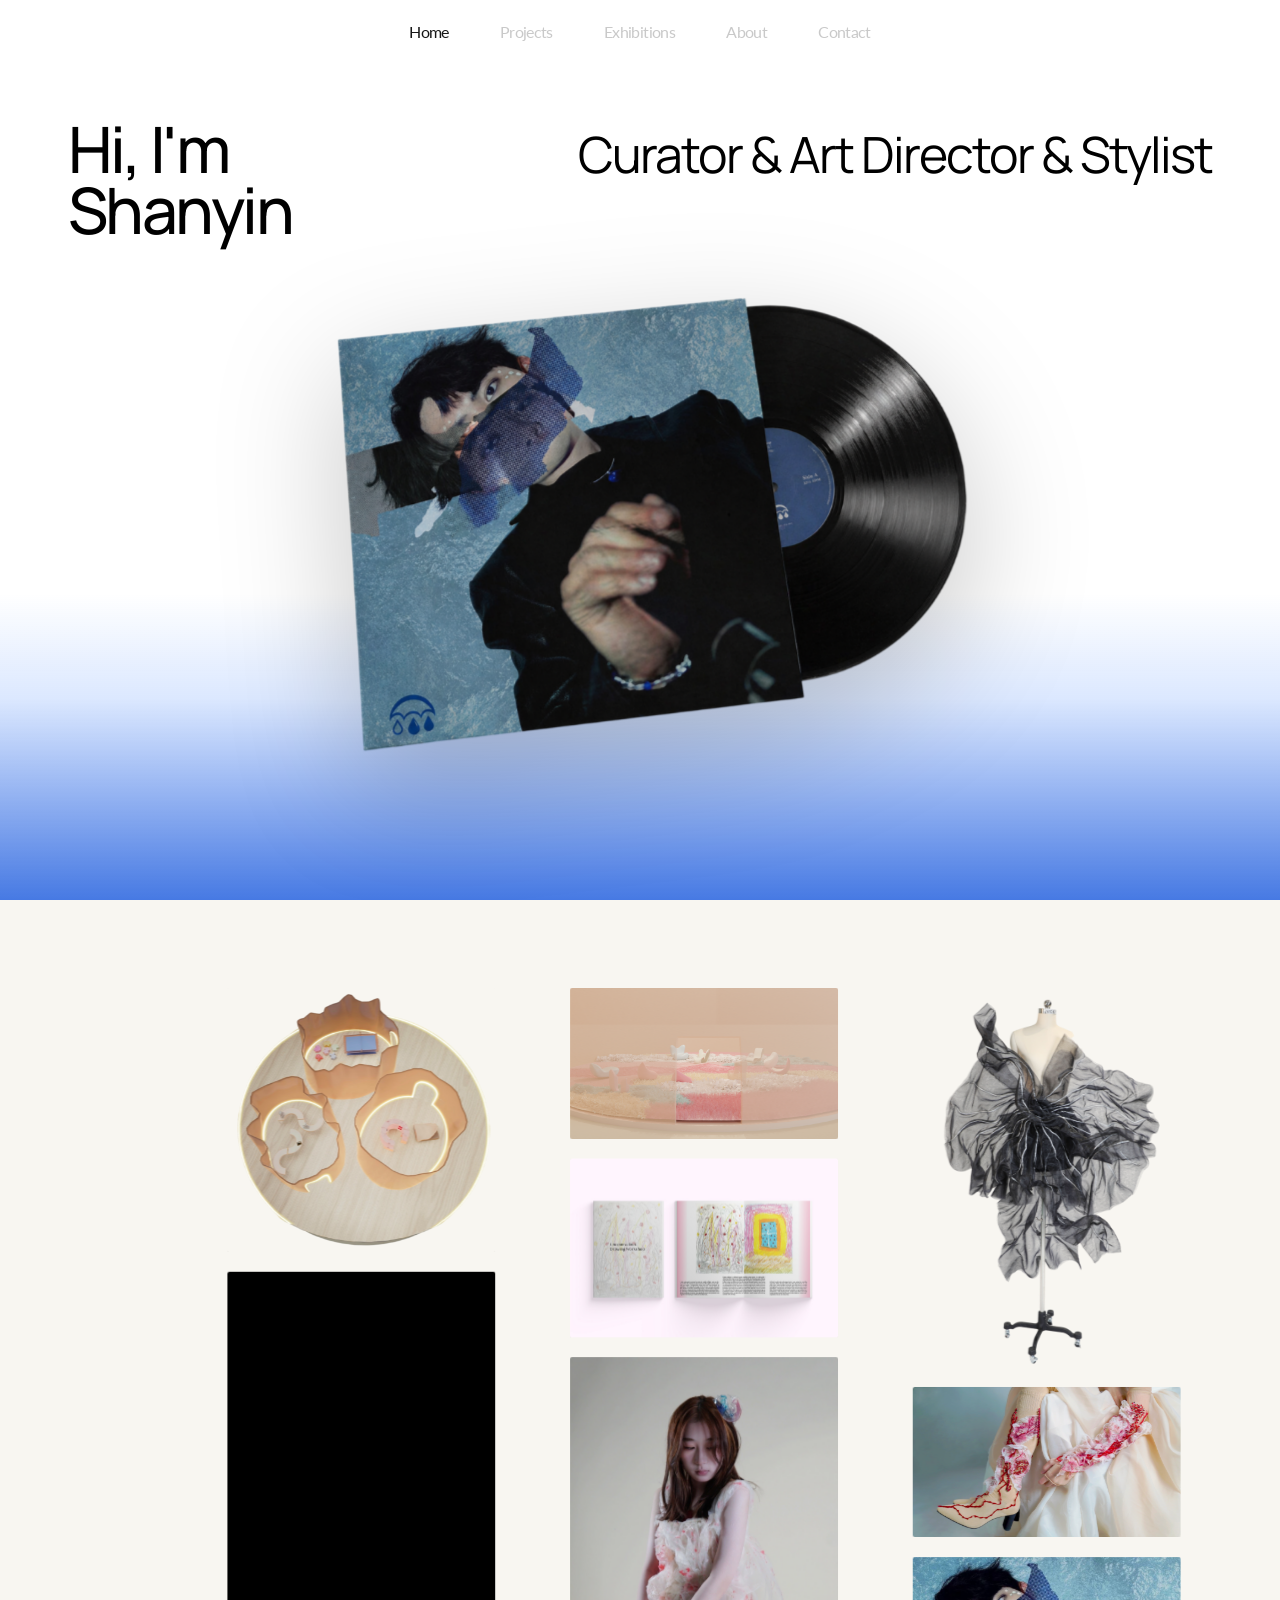
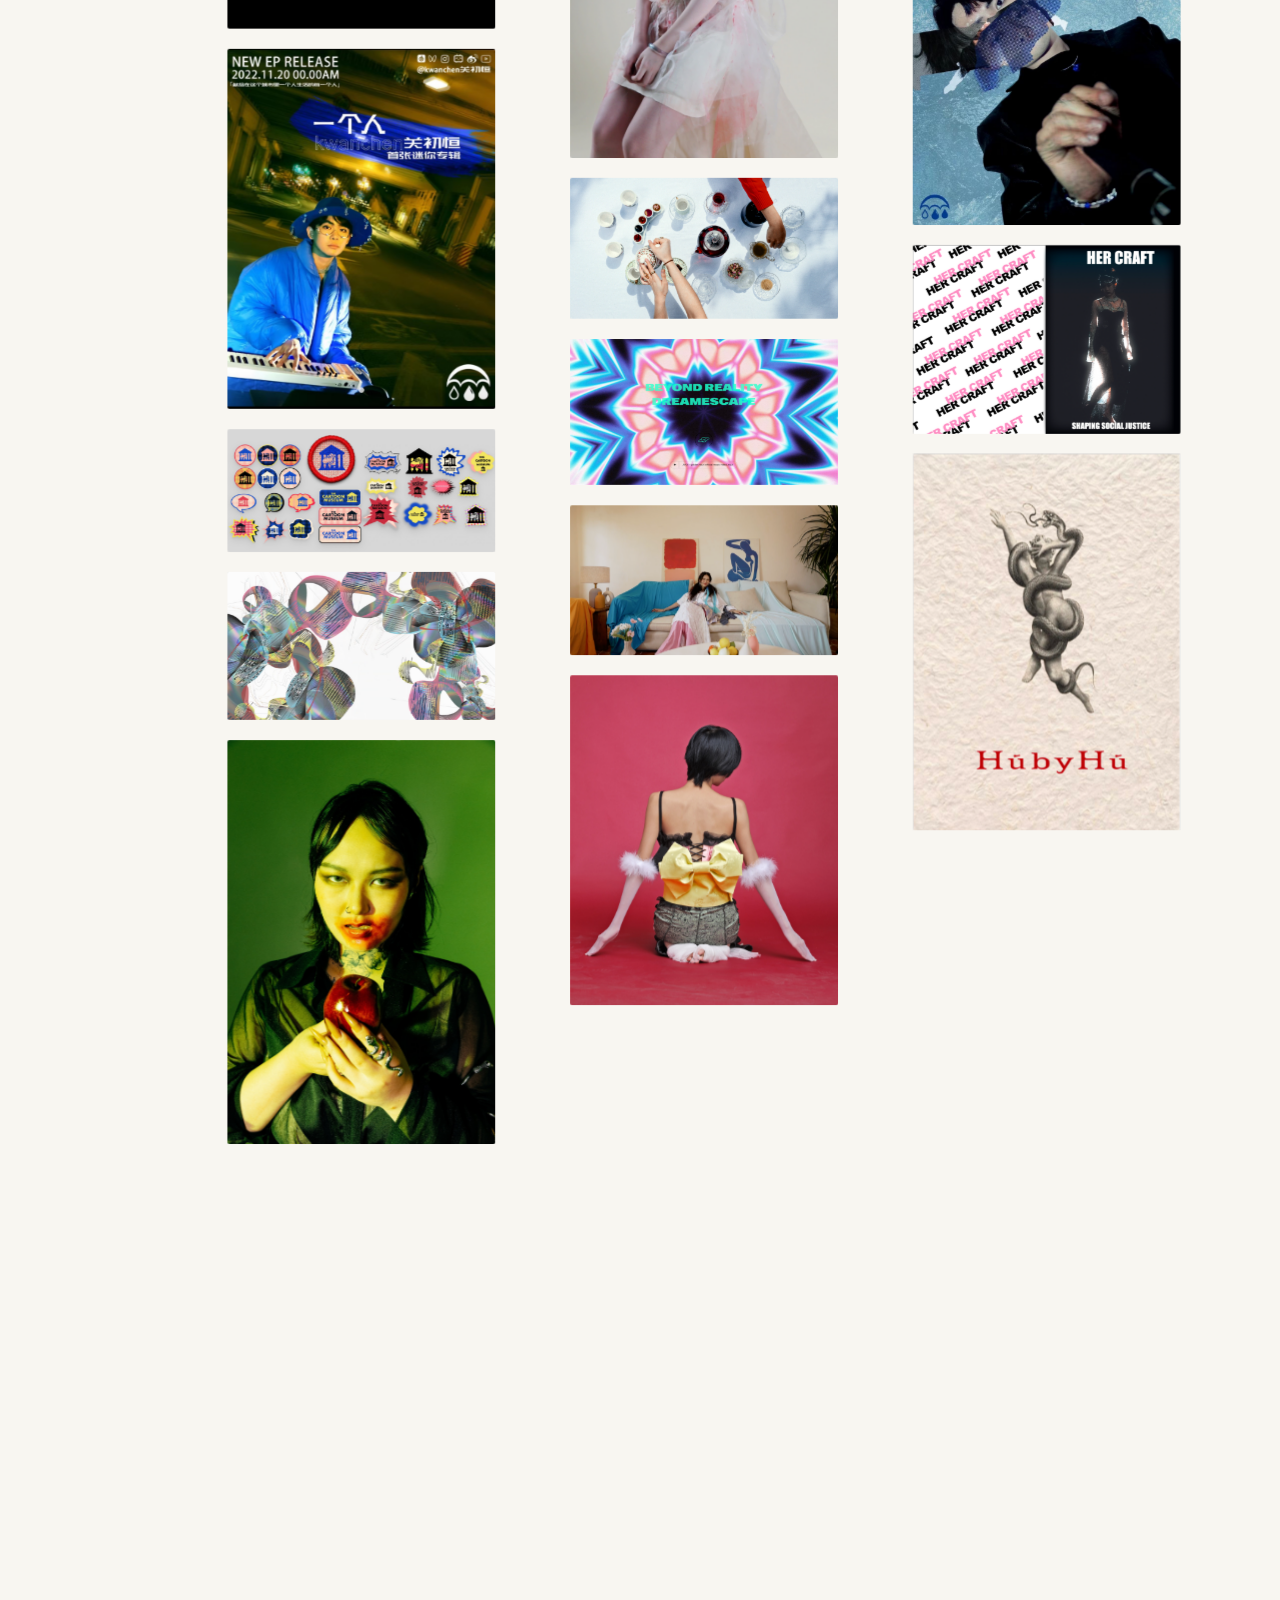
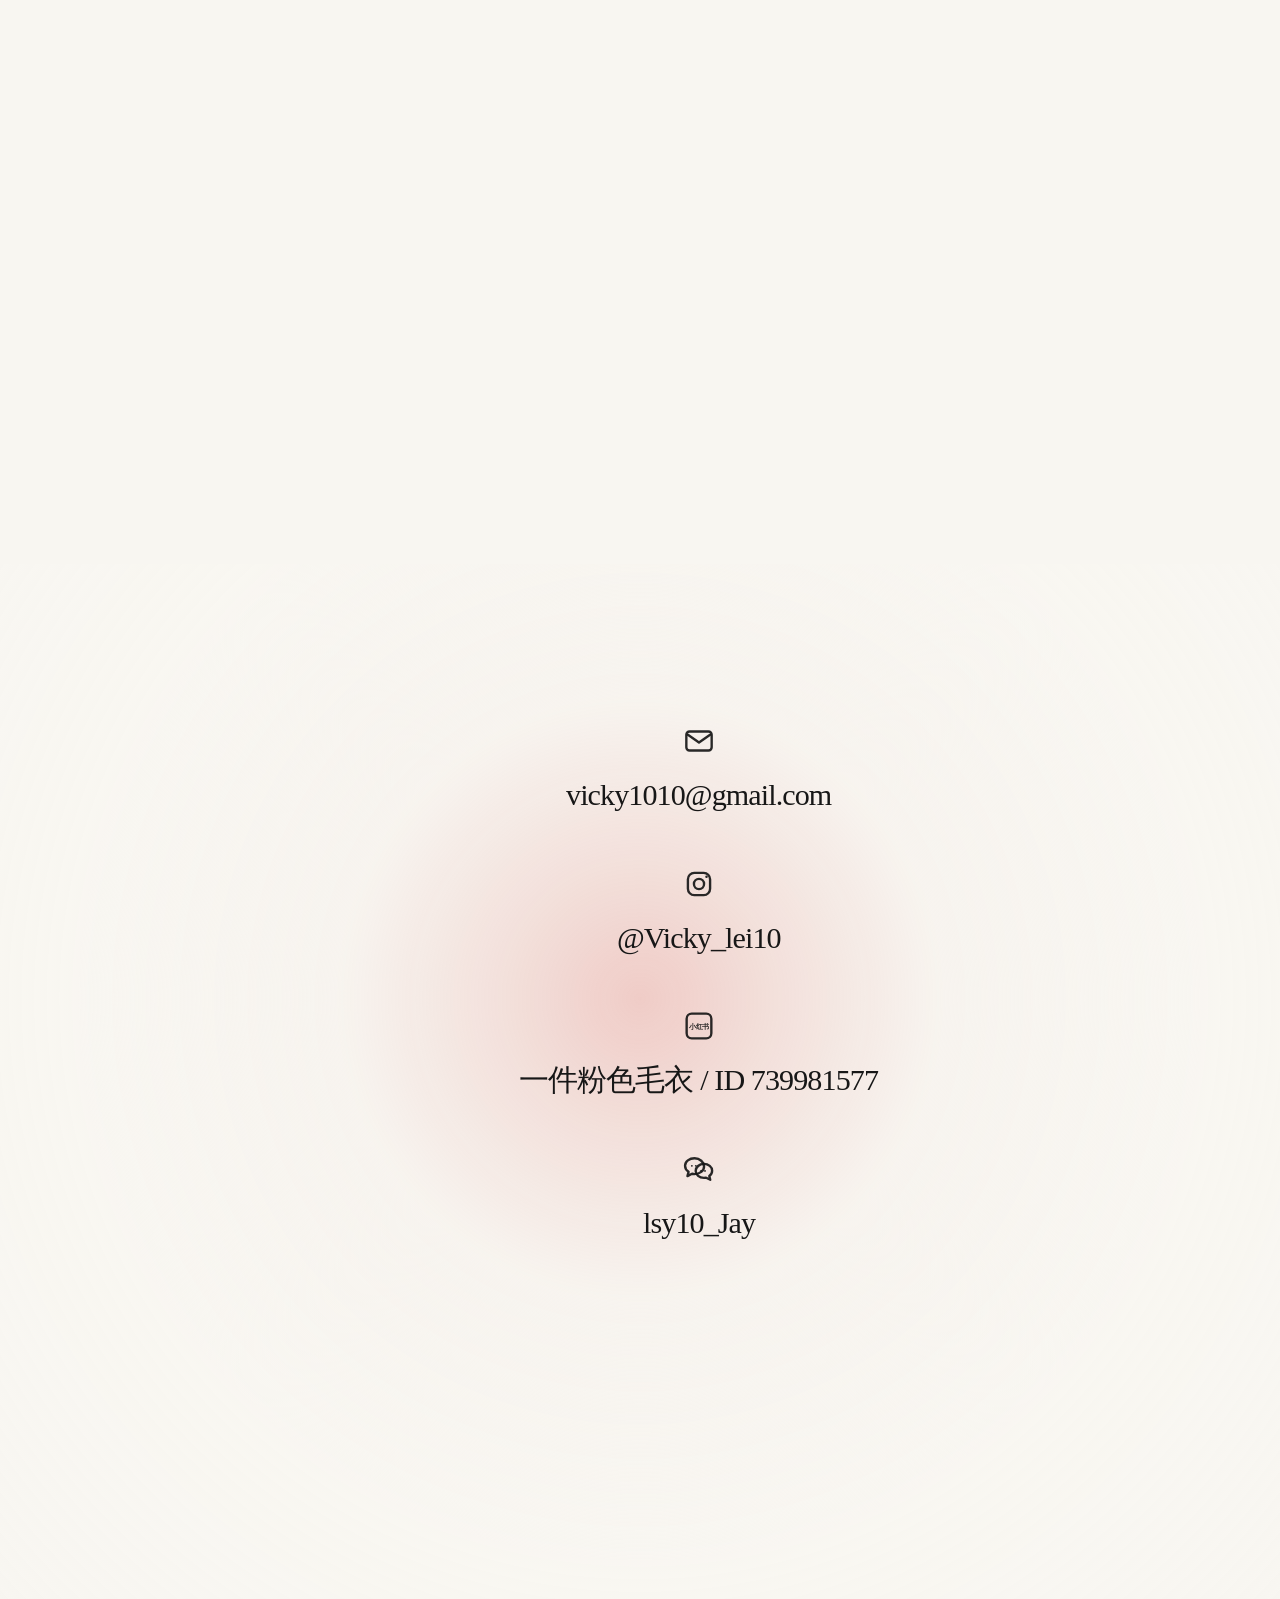
==== commit 59268361: "Restructure exhibitions and contact pages" ====
--- a/index.html
+++ b/index.html
@@ -23,7 +23,7 @@
         <nav class="side-nav home-top-nav" aria-label="Main navigation">
           <a class="side-nav-item" href="#home"><span class="side-nav-label">Home</span></a>
           <a class="side-nav-item" href="#projects"><span class="side-nav-label">Projects</span></a>
-          <a class="side-nav-item" href="#exhibitions"><span class="side-nav-label">Exhibitions</span></a>
+          <a class="side-nav-item" href="exhibition.html"><span class="side-nav-label">Exhibitions</span></a>
           <a class="side-nav-item" href="#about"><span class="side-nav-label">About</span></a>
           <a class="side-nav-item" href="#contact"><span class="side-nav-label">Contact</span></a>
         </nav>
@@ -34,7 +34,7 @@
           </span>
           <a class="side-nav-item" href="#home"><span class="side-nav-label">Home</span></a>
           <a class="side-nav-item" href="#projects"><span class="side-nav-label">Projects</span></a>
-          <a class="side-nav-item" href="#exhibitions"><span class="side-nav-label">Exhibitions</span></a>
+          <a class="side-nav-item" href="exhibition.html"><span class="side-nav-label">Exhibitions</span></a>
           <a class="side-nav-item" href="#about"><span class="side-nav-label">About</span></a>
           <a class="side-nav-item" href="#contact"><span class="side-nav-label">Contact</span></a>
           <div class="side-nav-contact" aria-label="Contact links">
@@ -92,67 +92,7 @@
           <div class="gallery-hit-layer" id="projectGalleryHitLayer" aria-hidden="true"></div>
         </section>
       </section>
-      <section class="exhibitions-panel" id="exhibitions" aria-label="Exhibitions">
-        <div class="exhibitions-shell">
-          <article class="exhibition-entry">
-            <div class="exhibition-copy">
-              <div class="exhibition-heading">
-                <h2>广东崇正拍卖有限公司和正空间合作展览</h2>
-                <p class="exhibition-index">Exhibition 1</p>
-              </div>
-              <p>Guangdong Chongzheng Auction Co., Ltd. collaborates with Zheng Space for an exhibition</p>
-            </div>
-            <div class="exhibition-media exhibition-media-video">
-              <figure class="exhibition-frame exhibition-frame-wide">
-                <video src="exhibition/展览1-web.mp4" controls playsinline preload="metadata"></video>
-              </figure>
-            </div>
-          </article>
-
-          <article class="exhibition-entry">
-            <div class="exhibition-copy">
-              <div class="exhibition-heading">
-                <h2>「 少 字 數 」 井 上 有 一 展</h2>
-                <p class="exhibition-index">Exhibition 2</p>
-              </div>
-              <p>META WRITING</p>
-              <p>YU-ICHI INOUE ART EXHIBITION</p>
-              <p>2025 / 06.10 [ Tues. ] - 07.10 [ Thurs. ]</p>
-              <p>UAC 悠藝術中心 United Art Center</p>
-            </div>
-            <div class="exhibition-media exhibition-two-layout">
-              <figure class="exhibition-frame exhibition-two-tall"><img src="exhibition/展览2/IMG_1442.JPG" alt="Exhibition 2 image 1" loading="lazy" /></figure>
-              <div class="exhibition-two-right-stack">
-                <figure class="exhibition-frame exhibition-two-right"><img src="exhibition/展览2/IMG_1443.JPG" alt="Exhibition 2 image 2" loading="lazy" /></figure>
-                <figure class="exhibition-frame exhibition-two-right"><img src="exhibition/展览2/IMG_1444.JPG" alt="Exhibition 2 image 3" loading="lazy" /></figure>
-              </div>
-              <figure class="exhibition-frame exhibition-frame-page"><img src="exhibition/展览2/IMG_1445.JPG" alt="Exhibition 2 image 4" loading="lazy" /></figure>
-              <figure class="exhibition-frame exhibition-frame-page"><img src="exhibition/展览2/IMG_1446.JPG" alt="Exhibition 2 image 5" loading="lazy" /></figure>
-              <figure class="exhibition-frame exhibition-frame-page"><img src="exhibition/展览2/IMG_1447.JPG" alt="Exhibition 2 image 6" loading="lazy" /></figure>
-            </div>
-          </article>
-
-          <article class="exhibition-entry">
-            <div class="exhibition-copy">
-              <div class="exhibition-heading">
-                <h2>「 坐 觀 一 洗 塵 氛 懷 」 溥心畬書畫展</h2>
-                <p class="exhibition-index">Exhibition 3</p>
-              </div>
-              <p>GAZING BEYOND DUST</p>
-              <p>PU XINYU Art Exhibition</p>
-              <p>2025 / 08.12 [ Tues. ] - 09.25 [ Thurs. ]</p>
-              <p>UAC 悠藝術中心 United Art Center</p>
-            </div>
-            <div class="exhibition-media exhibition-three-stack">
-              <figure class="exhibition-frame exhibition-frame-page"><img src="exhibition/展览3/IMG_1449.JPG" alt="Exhibition 3 image 1" loading="lazy" /></figure>
-              <figure class="exhibition-frame exhibition-frame-page"><img src="exhibition/展览3/IMG_1450.JPG" alt="Exhibition 3 image 2" loading="lazy" /></figure>
-              <figure class="exhibition-frame exhibition-frame-page"><img src="exhibition/展览3/IMG_1451.JPG" alt="Exhibition 3 image 3" loading="lazy" /></figure>
-              <figure class="exhibition-frame exhibition-frame-page"><img src="exhibition/展览3/IMG_1452.JPG" alt="Exhibition 3 image 4" loading="lazy" /></figure>
-            </div>
-          </article>
-        </div>
-      </section>
-      <section class="about-contact-panel" id="about" aria-label="About and Contact">
+      <section class="about-contact-panel about-only-panel" id="about" aria-label="About">
         <div class="about-contact-shell">
           <div class="about-contact-copy">
             <section class="about-intro">
@@ -176,56 +116,10 @@
 
             <section class="about-block">
               <h3>Extra-Curricular Activities</h3>
-              <p>02/2026 — London Fashion Week Model</p>
-              <p>09/24-01/25 — Mist Drama Studio, London, United Kingdom — Team Leader for Make-up</p>
-              <p>01/24 — London Fashion Week Autumn/Winter 2024, London, United Kingdom — Member of Front of House</p>
-              <p>03/23 — Cisco Annual Event, Guangzhou, China — Member of Services Team / Hair Makeup Stylist</p>
-            </section>
-
-            <section class="contact-block" id="contact">
-              <p class="about-kicker">Contact</p>
-              <p class="contact-intro">For collaboration or any project enquiries, feel free to get in touch.</p>
-
-              <div class="contact-list">
-                <a class="contact-item" href="https://www.instagram.com/vicky_lei10/" aria-label="Instagram">
-                  <span class="contact-icon" aria-hidden="true">
-                    <svg viewBox="0 0 24 24"><rect x="5" y="5" width="14" height="14" rx="4"></rect><circle cx="12" cy="12" r="3.2"></circle><path d="M16.7 7.4h.1"></path></svg>
-                  </span>
-                  <span class="contact-label">ins</span>
-                  <span class="contact-value">@Vicky_lei10</span>
-                </a>
-
-                <a class="contact-item" href="mailto:vicky1010@gmail.com" aria-label="Email">
-                  <span class="contact-icon" aria-hidden="true">
-                    <svg viewBox="0 0 24 24"><rect x="4" y="6" width="16" height="12" rx="2"></rect><path d="m5 8 7 5 7-5"></path></svg>
-                  </span>
-                  <span class="contact-label">mail</span>
-                  <span class="contact-value">vicky1010@gmail.com</span>
-                </a>
-
-                <a class="contact-item" href="https://xhslink.com/m/3OLsiYLovVS" aria-label="Rednote">
-                  <span class="contact-icon" aria-hidden="true">
-                    <svg viewBox="0 0 24 24"><rect x="4.5" y="5" width="15" height="14" rx="2.4"></rect><path d="M8 9h8M8 13h5M16 13l-2.2 3"></path></svg>
-                  </span>
-                  <span class="contact-label">Rednote</span>
-                  <span class="contact-value">一件粉色毛衣 / ID 739981577</span>
-                </a>
-
-                <div class="contact-item contact-item-static">
-                  <span class="contact-icon" aria-hidden="true">
-                    <svg viewBox="0 0 24 24">
-                      <path d="M9.2 5.2c-3.3 0-6 2.1-6 4.8 0 1.5.8 2.9 2.2 3.8l-.7 2.7 2.9-1.5c.5.1 1 .2 1.6.2 3.3 0 6-2.1 6-4.8s-2.7-5.2-6-5.2Z"></path>
-                      <path d="M15.1 8.8c2.9 0 5.2 1.9 5.2 4.3 0 1.3-.7 2.5-1.8 3.3l.6 2.4-2.6-1.3c-.4.1-.9.1-1.4.1-2.9 0-5.2-1.9-5.2-4.3 0-2.5 2.3-4.5 5.2-4.5Z"></path>
-                      <circle cx="7.5" cy="10" r="0.6" fill="currentColor" stroke="none"></circle>
-                      <circle cx="10" cy="10" r="0.6" fill="currentColor" stroke="none"></circle>
-                      <circle cx="13.3" cy="13.2" r="0.6" fill="currentColor" stroke="none"></circle>
-                      <circle cx="15.8" cy="13.2" r="0.6" fill="currentColor" stroke="none"></circle>
-                    </svg>
-                  </span>
-                  <span class="contact-label">WeChat</span>
-                  <span class="contact-value">lsy10_Jay</span>
-                </div>
-              </div>
+              <p>02/2026<br />London Fashion Week Model</p>
+              <p>09/24-01/25<br />Mist Drama Studio, London, United Kingdom<br />Team Leader for Make-up</p>
+              <p>01/24<br />London Fashion Week Autumn/Winter 2024, London, United Kingdom<br />Member of Front of House</p>
+              <p>03/23<br />Cisco Annual Event, Guangzhou, China<br />Member of Services Team / Hair Makeup Stylist</p>
             </section>
           </div>
 
@@ -235,6 +129,49 @@
           </figure>
         </div>
       </section>
+      <section class="contact-standalone-panel" id="contact" aria-label="Contact">
+        <div class="contact-standalone-shell">
+          <div class="contact-standalone-list">
+            <a class="contact-standalone-item" href="mailto:vicky1010@gmail.com" aria-label="Email">
+              <span class="contact-standalone-icon" aria-hidden="true">
+                <svg viewBox="0 0 24 24"><rect x="4" y="6" width="16" height="12" rx="2"></rect><path d="m5 8 7 5 7-5"></path></svg>
+              </span>
+              <span class="contact-standalone-value">vicky1010@gmail.com</span>
+            </a>
+
+            <a class="contact-standalone-item" href="https://www.instagram.com/vicky_lei10/" aria-label="Instagram">
+              <span class="contact-standalone-icon" aria-hidden="true">
+                <svg viewBox="0 0 24 24"><rect x="5" y="5" width="14" height="14" rx="4"></rect><circle cx="12" cy="12" r="3.2"></circle><path d="M16.7 7.4h.1"></path></svg>
+              </span>
+              <span class="contact-standalone-value">@Vicky_lei10</span>
+            </a>
+
+            <a class="contact-standalone-item" href="https://xhslink.com/m/3OLsiYLovVS" aria-label="Rednote">
+              <span class="contact-standalone-icon" aria-hidden="true">
+                <svg viewBox="0 0 24 24">
+                  <rect x="4.2" y="4.2" width="15.6" height="15.6" rx="3.2"></rect>
+                  <text x="12" y="14.1" text-anchor="middle">小红书</text>
+                </svg>
+              </span>
+              <span class="contact-standalone-value">一件粉色毛衣 / ID 739981577</span>
+            </a>
+
+            <div class="contact-standalone-item contact-standalone-static">
+              <span class="contact-standalone-icon" aria-hidden="true">
+                <svg viewBox="0 0 24 24">
+                  <path d="M9.2 5.2c-3.3 0-6 2.1-6 4.8 0 1.5.8 2.9 2.2 3.8l-.7 2.7 2.9-1.5c.5.1 1 .2 1.6.2 3.3 0 6-2.1 6-4.8s-2.7-5.2-6-5.2Z"></path>
+                  <path d="M15.1 8.8c2.9 0 5.2 1.9 5.2 4.3 0 1.3-.7 2.5-1.8 3.3l.6 2.4-2.6-1.3c-.4.1-.9.1-1.4.1-2.9 0-5.2-1.9-5.2-4.3 0-2.5 2.3-4.5 5.2-4.5Z"></path>
+                  <circle cx="7.5" cy="10" r="0.6" fill="currentColor" stroke="none"></circle>
+                  <circle cx="10" cy="10" r="0.6" fill="currentColor" stroke="none"></circle>
+                  <circle cx="13.3" cy="13.2" r="0.6" fill="currentColor" stroke="none"></circle>
+                  <circle cx="15.8" cy="13.2" r="0.6" fill="currentColor" stroke="none"></circle>
+                </svg>
+              </span>
+              <span class="contact-standalone-value">lsy10_Jay</span>
+            </div>
+          </div>
+        </div>
+      </section>
     </main>
 
     <script src="https://cdn.jsdelivr.net/npm/gsap@3.13.0/dist/gsap.min.js"></script>
--- a/styles.css
+++ b/styles.css
@@ -217,6 +217,18 @@
     transform 0.52s cubic-bezier(0.22, 1, 0.36, 1);
 }
 
+.side-nav-item.is-active {
+  color: #171717;
+}
+
+.home-top-nav .side-nav-item.is-active {
+  opacity: 1;
+}
+
+.cover-shell.is-side-nav .home-side-nav .side-nav-item.is-active {
+  color: #171717;
+}
+
 .side-nav-label {
   font-size: clamp(16px, 1.15vw, 22px);
   line-height: 1;
@@ -699,6 +711,10 @@
   background:
     linear-gradient(180deg, rgba(255, 248, 244, 0.82), rgba(255, 255, 255, 0.92)),
     #f6f2eb;
+}
+
+.standalone-main {
+  min-height: 100vh;
 }
 
 .project-two-panel {
@@ -835,6 +851,11 @@
     linear-gradient(180deg, rgba(248, 246, 241, 0.18), rgba(248, 246, 241, 0.9) 18%, #f8f6f1 100%);
 }
 
+.exhibitions-page-panel {
+  min-height: 100vh;
+  padding-top: 72px;
+}
+
 .exhibitions-shell {
   width: calc(100vw - 302px);
   margin: 0 72px 0 230px;
@@ -967,6 +988,14 @@
     #f8f6f1;
 }
 
+.about-only-panel {
+  min-height: 100vh;
+}
+
+.about-only-panel .about-contact-shell {
+  grid-template-columns: minmax(0, 1fr) minmax(150px, 0.34fr);
+}
+
 .about-contact-shell {
   width: calc(100vw - 302px);
   margin: 0 72px 0 230px;
@@ -1027,6 +1056,10 @@
   gap: 4px;
 }
 
+.about-block:last-of-type {
+  gap: 12px;
+}
+
 .about-block h3 {
   margin: 0 0 2px;
   font-size: 11px;
@@ -1041,6 +1074,124 @@
   gap: 10px;
   padding-top: 6px;
   scroll-margin-top: 72px;
+}
+
+.contact-page-panel {
+  min-height: 100vh;
+  padding-top: 88px;
+}
+
+.contact-page-panel .about-contact-copy {
+  margin-top: 0;
+  gap: 28px;
+}
+
+.contact-page-panel .about-contact-shell {
+  align-items: start;
+}
+
+.contact-page-intro h2 {
+  margin: 0;
+  font-family: "Cormorant Garamond", serif;
+  font-size: clamp(42px, 4vw, 68px);
+  line-height: 0.94;
+  font-weight: 500;
+  letter-spacing: -0.04em;
+}
+
+.contact-page-block {
+  padding-top: 0;
+}
+
+.contact-standalone-panel {
+  position: relative;
+  z-index: 2;
+  min-height: 115vh;
+  padding: 120px 0 220px;
+  background:
+    radial-gradient(circle at 50% 42%, rgba(229, 150, 145, 0.44) 0%, rgba(232, 176, 171, 0.3) 16%, rgba(244, 230, 226, 0.12) 34%, rgba(248, 246, 241, 0.9) 64%, #f8f6f1 100%);
+}
+
+.contact-standalone-shell {
+  width: calc(100vw - 302px);
+  min-height: calc(100vh - 340px);
+  margin: 0 72px 0 230px;
+  display: grid;
+  justify-items: center;
+  align-content: start;
+  gap: 18px;
+  padding-top: 8px;
+}
+
+.contact-standalone-shell .about-kicker {
+  margin-bottom: 2px;
+}
+
+.contact-standalone-intro {
+  margin: 0 0 44px;
+  max-width: 520px;
+  font-size: 15px;
+  line-height: 1.5;
+  text-align: center;
+  color: rgba(23, 23, 23, 0.66);
+  transform: translateX(-20px);
+}
+
+.contact-standalone-list {
+  display: grid;
+  justify-items: center;
+  gap: 52px;
+  width: min(100%, 720px);
+}
+
+.contact-standalone-item {
+  display: grid;
+  justify-items: center;
+  gap: 18px;
+  color: inherit;
+  text-decoration: none;
+}
+
+.contact-standalone-static {
+  cursor: default;
+}
+
+.contact-standalone-icon {
+  width: 42px;
+  height: 42px;
+  display: grid;
+  place-items: center;
+  color: rgba(23, 23, 23, 0.92);
+  transform: translateX(-20px);
+}
+
+.contact-standalone-icon svg {
+  width: 38px;
+  height: 38px;
+  stroke: currentColor;
+  fill: none;
+  stroke-width: 1.5;
+  stroke-linecap: round;
+  stroke-linejoin: round;
+}
+
+.contact-standalone-icon text {
+  fill: currentColor;
+  stroke: none;
+  font-family: "Manrope", sans-serif;
+  font-size: 4.5px;
+  font-weight: 800;
+  letter-spacing: -0.04em;
+}
+
+.contact-standalone-value {
+  font-family: "Cormorant Garamond", serif;
+  font-size: clamp(24px, 2.35vw, 42px);
+  line-height: 1.02;
+  font-weight: 500;
+  letter-spacing: -0.03em;
+  text-align: center;
+  transform: translateX(-20px);
 }
 
 .contact-list {
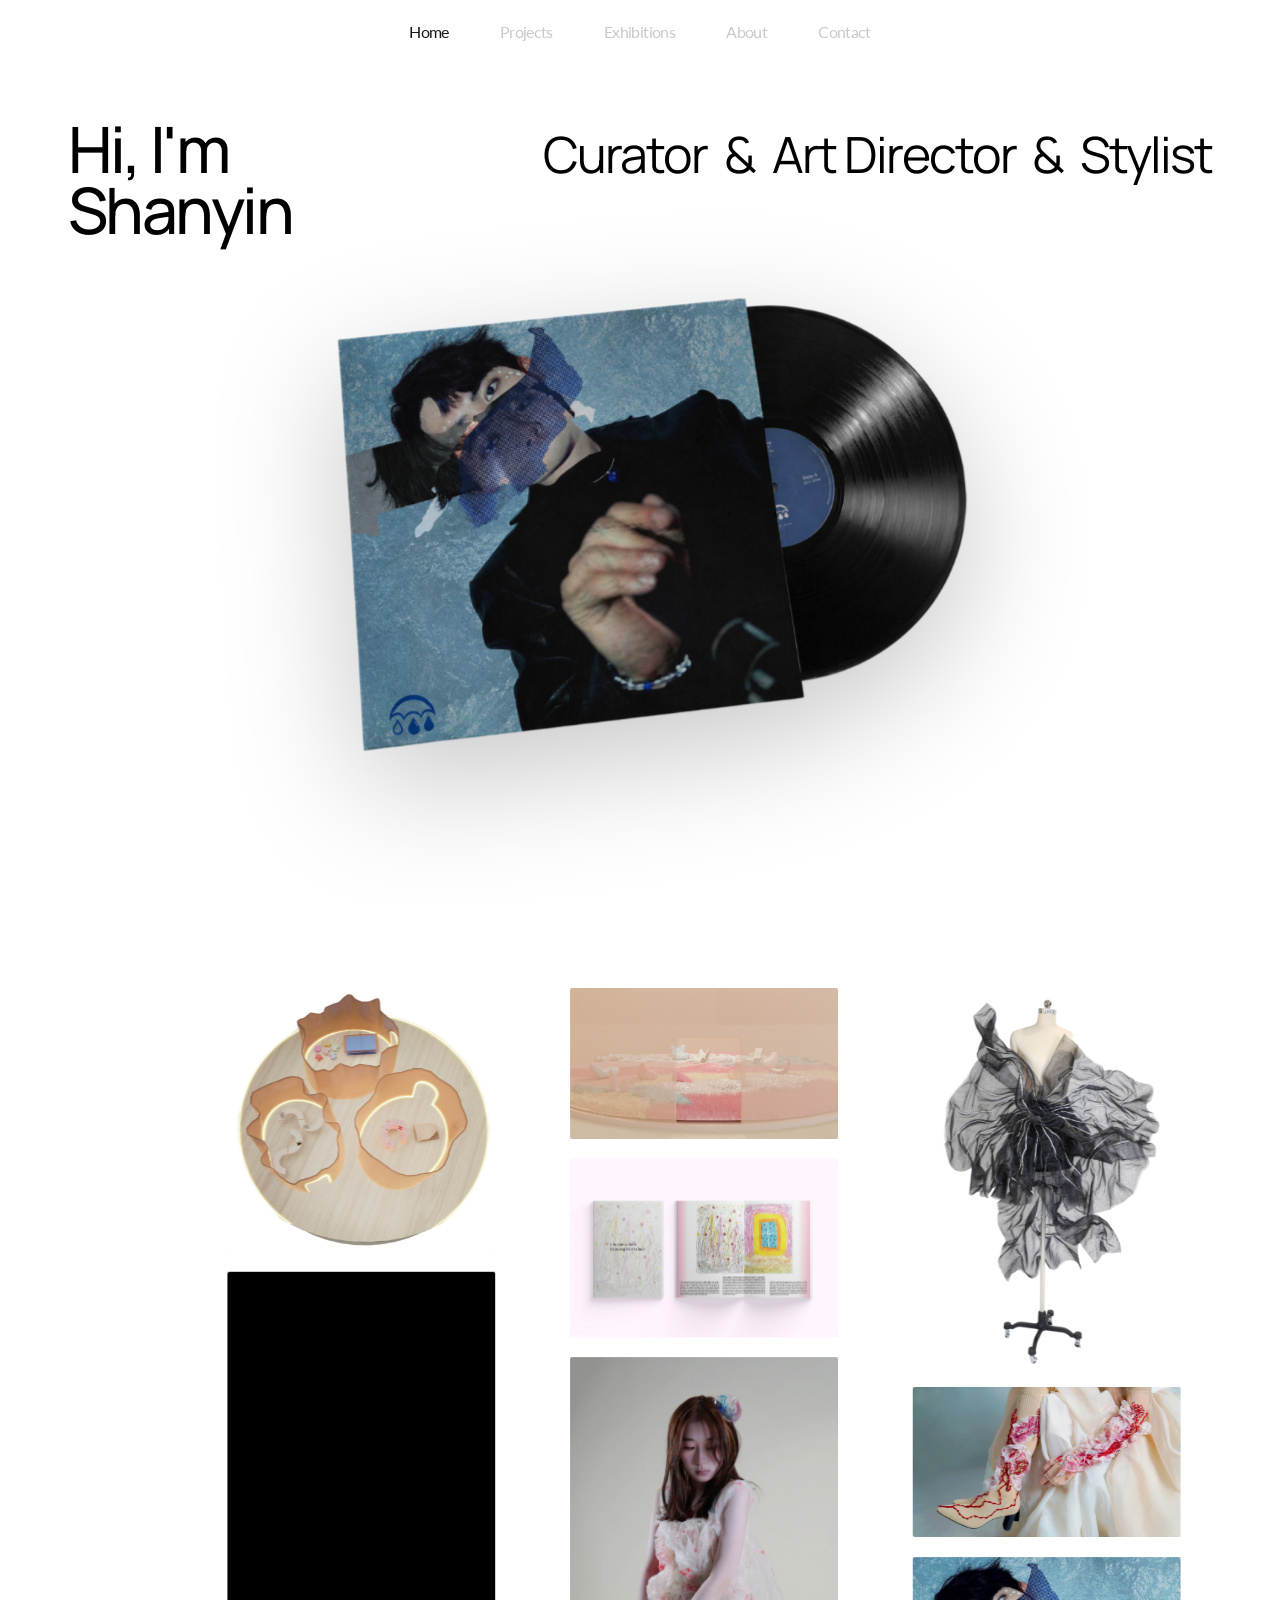
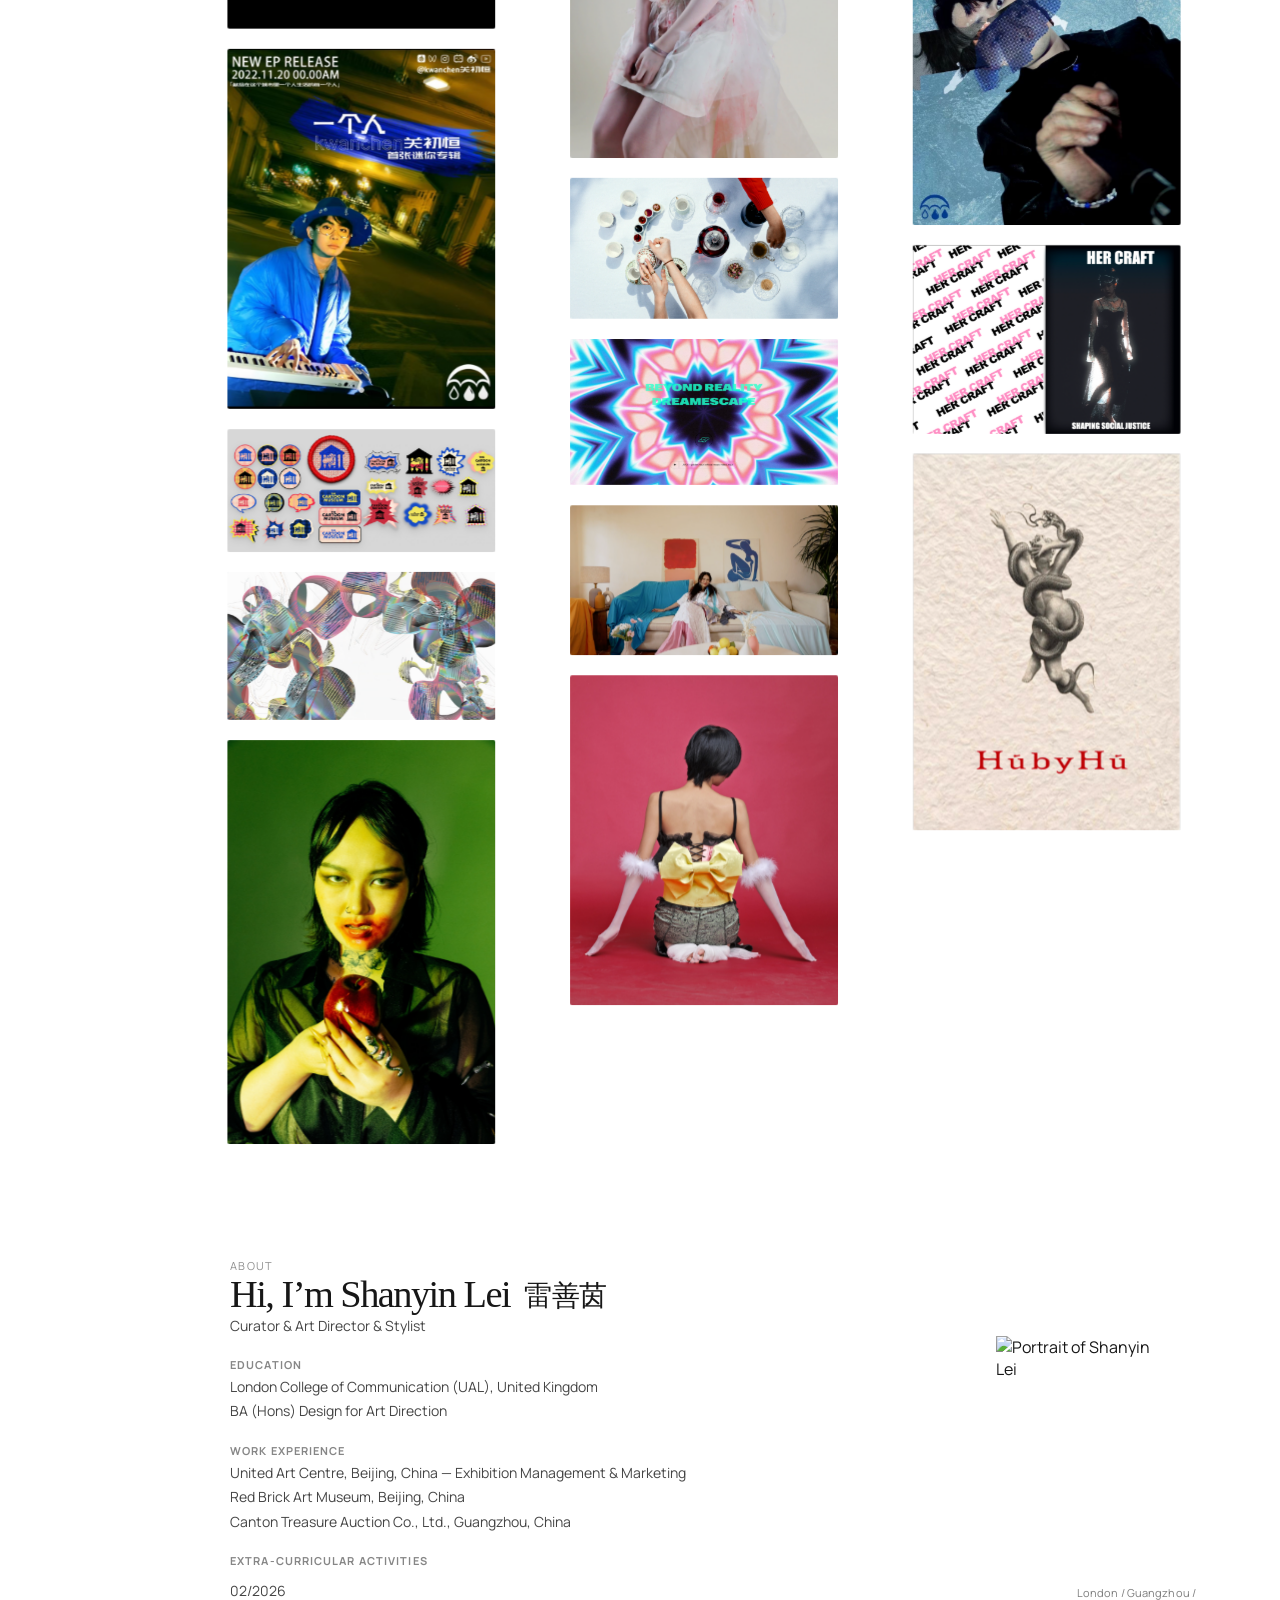
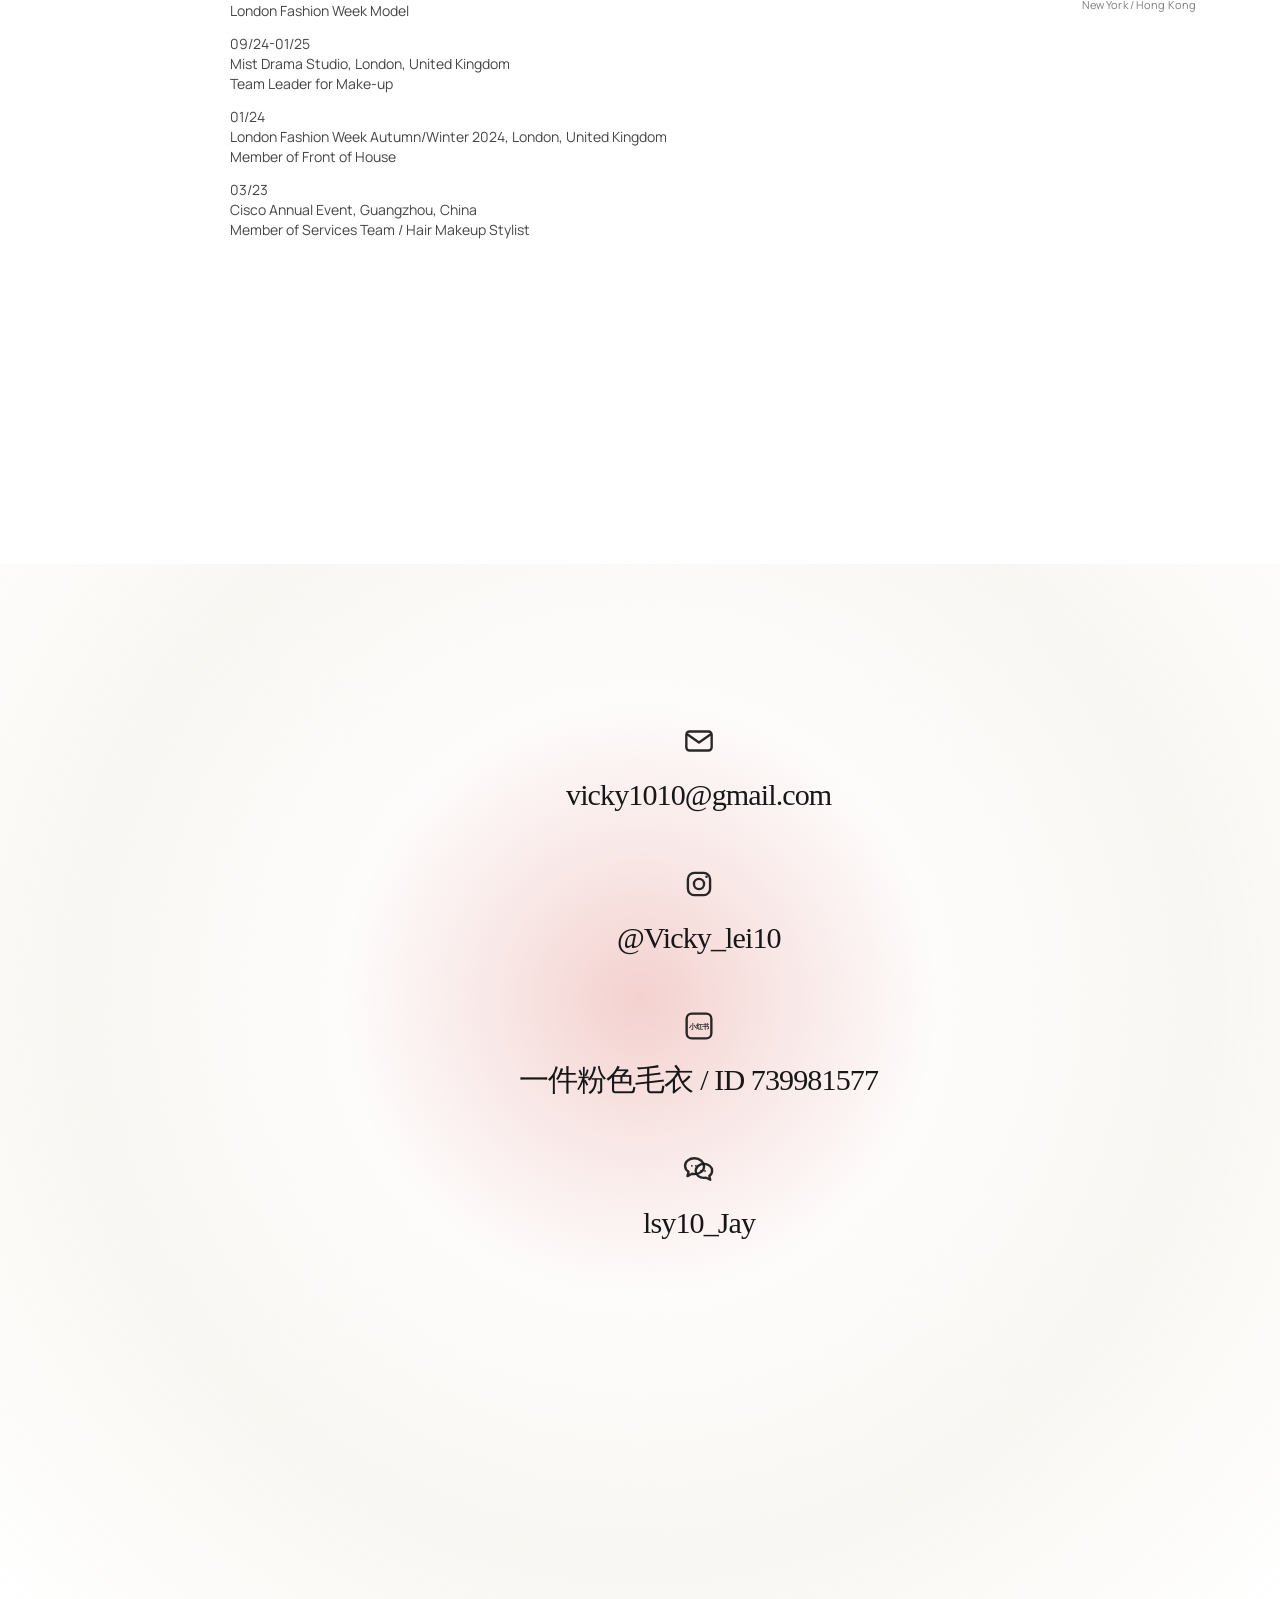
==== commit ce1b0cb1: "Update homepage styling and project image" ====
--- a/index.html
+++ b/index.html
@@ -56,7 +56,11 @@
         <div class="background-copy">
           <p class="background-title">Hi, I'm Shanyin</p>
           <p class="background-subtitle">
-            Curator &amp; Art Director &amp; Stylist
+            <span>Curator</span>
+            <span>&amp;</span>
+            <span>Art Director</span>
+            <span>&amp;</span>
+            <span>Stylist</span>
           </p>
         </div>
         <button
--- a/styles.css
+++ b/styles.css
@@ -1,5 +1,5 @@
 :root {
-  --bg: #f8f6f1;
+  --bg: #fff;
   --text: #171717;
   --muted: rgba(23, 23, 23, 0.66);
   --shadow: 0 22px 60px rgba(0, 0, 0, 0.16);
@@ -20,7 +20,7 @@
 body {
   font-family: "Manrope", sans-serif;
   color: var(--text);
-  background: var(--bg);
+  background: #fff;
 }
 
 html {
@@ -33,25 +33,15 @@
 }
 
 .site-gradient {
-  position: fixed;
-  left: 0;
-  right: 0;
-  bottom: 0;
-  height: min(34vh, 340px);
-  pointer-events: none;
-  z-index: 1;
-  opacity: 1;
-  transition:
-    background 0.55s ease,
-    opacity 0.55s ease;
+  display: none;
 }
 
 .site-gradient-blue {
-  background: linear-gradient(180deg, rgba(79, 141, 255, 0) 0%, rgba(79, 141, 255, 0.2) 34%, rgba(30, 92, 221, 0.82) 100%);
+  background: #fff;
 }
 
 .site-gradient-green {
-  background: linear-gradient(180deg, rgba(102, 205, 132, 0) 0%, rgba(102, 205, 132, 0.22) 34%, rgba(35, 160, 88, 0.84) 100%);
+  background: #fff;
 }
 
 .reveal-on-scroll {
@@ -183,7 +173,7 @@
   position: absolute;
   inset: -8% -12% -8% auto;
   width: 44%;
-  background: linear-gradient(90deg, rgba(255, 255, 255, 0) 0%, rgba(255, 255, 255, 0.96) 45%, rgba(255, 255, 255, 0) 100%);
+  background: rgba(255, 255, 255, 0.72);
   transform: translateX(-220%);
   pointer-events: none;
 }
@@ -450,6 +440,9 @@
   white-space: nowrap;
   margin-left: 64px;
   transform: none;
+  display: inline-flex;
+  align-items: baseline;
+  gap: clamp(12px, 1.3vw, 26px);
 }
 
 .hero-copy {
@@ -708,9 +701,7 @@
 }
 
 .detail-page {
-  background:
-    linear-gradient(180deg, rgba(255, 248, 244, 0.82), rgba(255, 255, 255, 0.92)),
-    #f6f2eb;
+  background: #fff;
 }
 
 .standalone-main {
@@ -786,7 +777,7 @@
   align-items: end;
   padding: 28px 32px;
   color: #fff;
-  background: linear-gradient(180deg, transparent, rgba(0, 0, 0, 0.56));
+  background: rgba(0, 0, 0, 0.46);
   font-size: 14px;
   letter-spacing: 0.08em;
   text-transform: uppercase;
@@ -847,8 +838,7 @@
   position: relative;
   z-index: 2;
   padding: 96px 0 120px;
-  background:
-    linear-gradient(180deg, rgba(248, 246, 241, 0.18), rgba(248, 246, 241, 0.9) 18%, #f8f6f1 100%);
+  background: #fff;
 }
 
 .exhibitions-page-panel {
@@ -983,9 +973,7 @@
   position: relative;
   z-index: 2;
   padding: 72px 0 180px;
-  background:
-    linear-gradient(180deg, rgba(248, 246, 241, 0.72), rgba(248, 246, 241, 0.96)),
-    #f8f6f1;
+  background: #fff;
 }
 
 .about-only-panel {
@@ -1109,7 +1097,7 @@
   min-height: 115vh;
   padding: 120px 0 220px;
   background:
-    radial-gradient(circle at 50% 42%, rgba(229, 150, 145, 0.44) 0%, rgba(232, 176, 171, 0.3) 16%, rgba(244, 230, 226, 0.12) 34%, rgba(248, 246, 241, 0.9) 64%, #f8f6f1 100%);
+    radial-gradient(circle at 50% 42%, rgba(229, 150, 145, 0.44) 0%, rgba(232, 176, 171, 0.3) 16%, rgba(244, 230, 226, 0.12) 34%, rgba(248, 246, 241, 0.9) 64%, #fff 100%);
 }
 
 .contact-standalone-shell {
